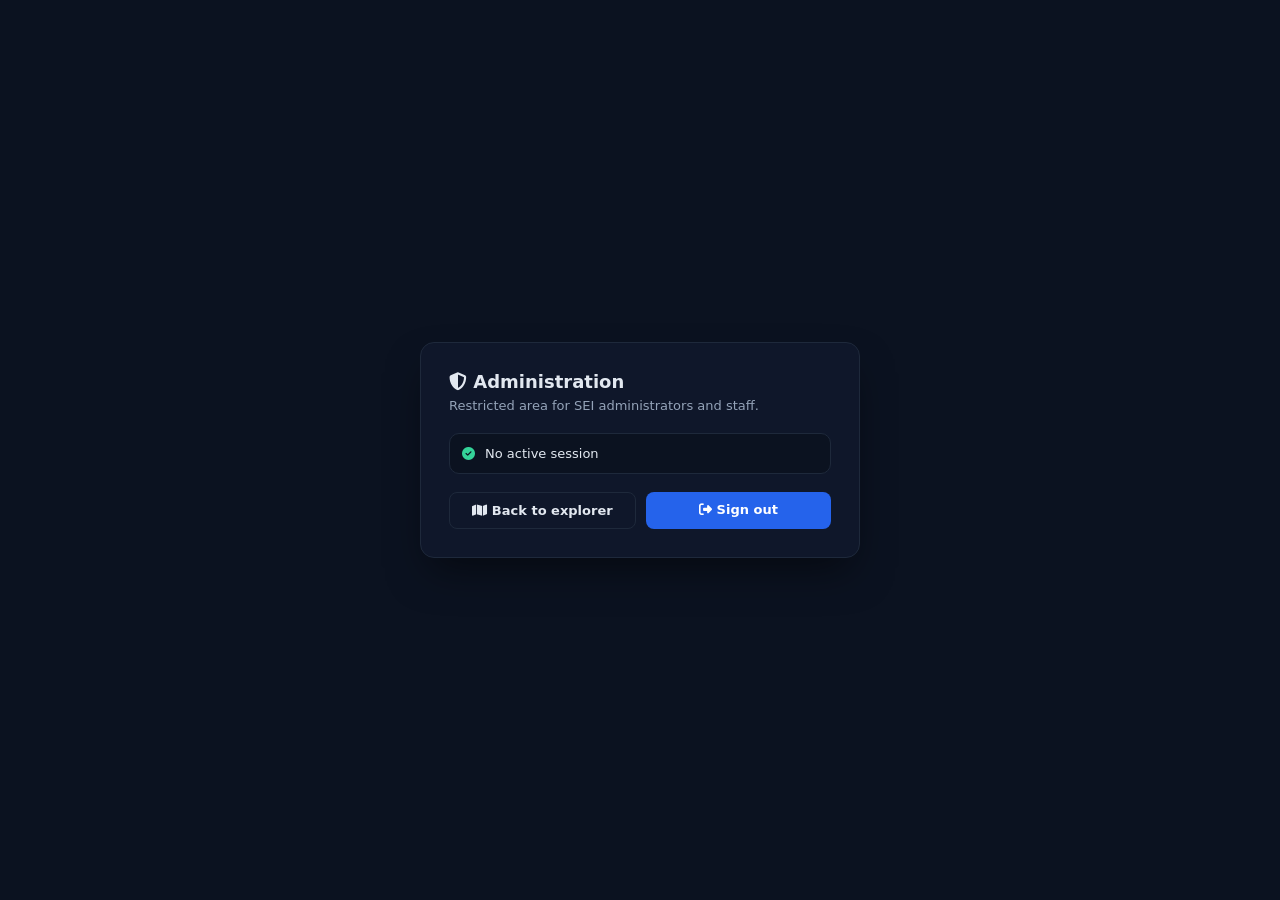
==== 2.0 docs/admin/index.html @ bf96dc0a "move the admin folder to 2.0 docs" ====
<!DOCTYPE html>
<html lang="en">
<head>
  <meta charset="UTF-8">
  <meta name="viewport" content="width=device-width, initial-scale=1.0">
  <meta name="robots" content="noindex, nofollow">
  <title>Administration · AI Climate Risk Portfolio Explorer</title>
  <link rel="stylesheet" href="https://cdnjs.cloudflare.com/ajax/libs/font-awesome/6.5.1/css/all.min.css">
  <style>
    :root { --bg:#0b1220; --card:#0f172a; --line:#1e293b; --text:#e2e8f0; --muted:#94a3b8; --accent:#2563eb; --ok:#34d399; }
    * { box-sizing: border-box; }
    body { margin:0; min-height:100vh; background:var(--bg); color:var(--text);
           font-family: system-ui, -apple-system, "Segoe UI", Roboto, sans-serif;
           display:flex; align-items:center; justify-content:center; padding:16px; }
    .card { width:100%; max-width:440px; background:var(--card); border:1px solid var(--line);
            border-radius:14px; padding:28px; box-shadow:0 20px 40px -10px rgba(0,0,0,.5); }
    h1 { font-size:18px; margin:0 0 4px; }
    p { color:var(--muted); font-size:13px; line-height:1.5; margin:0 0 18px; }
    .user { display:flex; align-items:center; gap:10px; background:#0b1220; border:1px solid var(--line);
            border-radius:10px; padding:12px; font-size:13px; margin-bottom:18px; }
    .user i { color:var(--ok); }
    .row { display:flex; gap:10px; }
    a.btn { flex:1; text-align:center; text-decoration:none; font-size:13px; font-weight:700;
            padding:10px; border-radius:8px; color:#fff; background:var(--accent); }
    a.btn.ghost { background:transparent; border:1px solid var(--line); color:var(--text); }
  </style>
</head>
<body>
  <div class="card">
    <h1><i class="fas fa-shield-halved"></i> Administration</h1>
    <p>Restricted area for SEI administrators and staff.</p>
    <div class="user"><i class="fas fa-circle-check"></i> <span id="who">Checking session…</span></div>
    <div class="row">
      <a class="btn ghost" href="/"><i class="fas fa-map"></i> Back to explorer</a>
      <a class="btn" href="/cdn-cgi/access/logout"><i class="fas fa-right-from-bracket"></i> Sign out</a>
    </div>
  </div>
  <script>
    // Cloudflare Access exposes the signed-in user's identity on this endpoint.
    fetch('/cdn-cgi/access/get-identity', { credentials: 'include' })
      .then(r => r.ok ? r.json() : Promise.reject())
      .then(id => { document.getElementById('who').textContent = 'Signed in as ' + (id.email || 'unknown'); })
      .catch(() => { document.getElementById('who').textContent = 'No active session'; });
  </script>
</body>
</html>
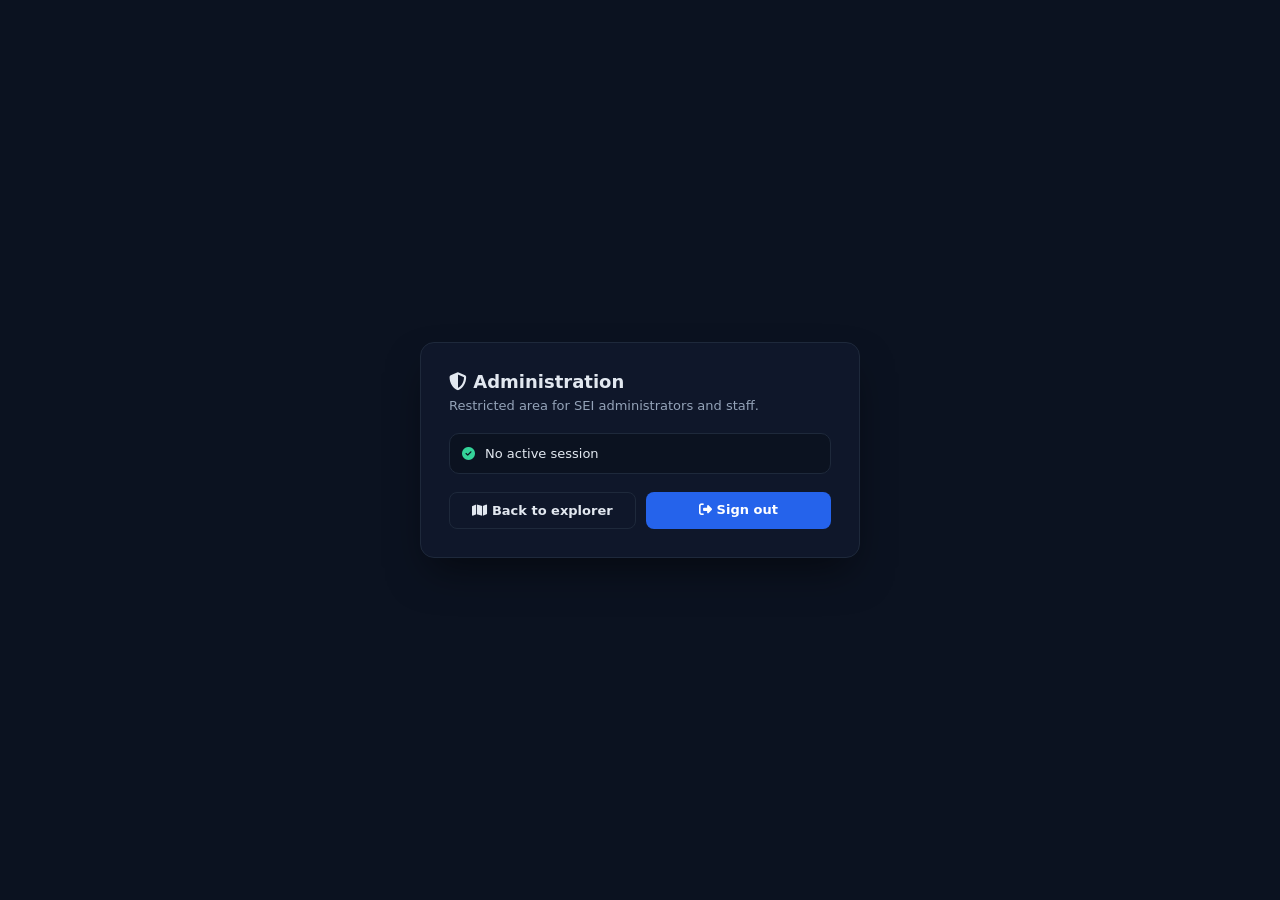
==== commit 827d5f71: "update administration and include buttom to login and sign out" ====
--- a/2.0 docs/admin/index.html
+++ b/2.0 docs/admin/index.html
@@ -5,6 +5,7 @@
   <meta name="viewport" content="width=device-width, initial-scale=1.0">
   <meta name="robots" content="noindex, nofollow">
   <title>Administration · AI Climate Risk Portfolio Explorer</title>
+  <link rel="icon" type="image/png" href="../logo-inst3.png">
   <link rel="stylesheet" href="https://cdnjs.cloudflare.com/ajax/libs/font-awesome/6.5.1/css/all.min.css">
   <style>
     :root { --bg:#0b1220; --card:#0f172a; --line:#1e293b; --text:#e2e8f0; --muted:#94a3b8; --accent:#2563eb; --ok:#34d399; }
@@ -21,26 +22,63 @@
     .user i { color:var(--ok); }
     .row { display:flex; gap:10px; }
     a.btn { flex:1; text-align:center; text-decoration:none; font-size:13px; font-weight:700;
-            padding:10px; border-radius:8px; color:#fff; background:var(--accent); }
+            padding:10px; border-radius:8px; color:#fff; background:var(--accent); cursor:pointer; }
     a.btn.ghost { background:transparent; border:1px solid var(--line); color:var(--text); }
   </style>
 </head>
 <body>
   <div class="card">
-    <h1><i class="fas fa-shield-halved"></i> Administration</h1>
-    <p>Restricted area for SEI administrators and staff.</p>
+    <h1><i class="fas fa-shield-halved"></i> <span id="t-title">Administration</span></h1>
+    <p id="t-sub">Restricted area for SEI administrators and staff.</p>
     <div class="user"><i class="fas fa-circle-check"></i> <span id="who">Checking session…</span></div>
     <div class="row">
-      <a class="btn ghost" href="/"><i class="fas fa-map"></i> Back to explorer</a>
-      <a class="btn" href="/cdn-cgi/access/logout"><i class="fas fa-right-from-bracket"></i> Sign out</a>
+      <a class="btn ghost" href="/"><i class="fas fa-map"></i> <span id="t-back">Back to explorer</span></a>
+      <a class="btn" id="signout"><i class="fas fa-right-from-bracket"></i> <span id="t-out">Sign out</span></a>
     </div>
   </div>
   <script>
-    // Cloudflare Access exposes the signed-in user's identity on this endpoint.
-    fetch('/cdn-cgi/access/get-identity', { credentials: 'include' })
-      .then(r => r.ok ? r.json() : Promise.reject())
-      .then(id => { document.getElementById('who').textContent = 'Signed in as ' + (id.email || 'unknown'); })
-      .catch(() => { document.getElementById('who').textContent = 'No active session'; });
+    // Textos en el idioma elegido en el visor (misma clave 'ace-lang')
+    var TXT = {
+      en: { title: 'Administration', sub: 'Restricted area for SEI administrators and staff.', back: 'Back to explorer', out: 'Sign out',
+            checking: 'Checking session…', signed: 'Signed in as ', none: 'No active session', redirect: 'Signed in. Returning to the explorer…' },
+      es: { title: 'Administración', sub: 'Área restringida para administradores y personal de SEI.', back: 'Volver al visor', out: 'Cerrar sesión',
+            checking: 'Verificando sesión…', signed: 'Sesión iniciada como ', none: 'Sin sesión activa', redirect: 'Sesión iniciada. Volviendo al visor…' },
+      pt: { title: 'Administração', sub: 'Área restrita para administradores e equipe do SEI.', back: 'Voltar ao visualizador', out: 'Sair',
+            checking: 'Verificando sessão…', signed: 'Conectado como ', none: 'Nenhuma sessão ativa', redirect: 'Sessão iniciada. Voltando ao visualizador…' }
+    };
+    function get(k) { try { return localStorage.getItem(k); } catch (e) { return null; } }
+    function set(k, v) { try { localStorage.setItem(k, v); } catch (e) {} }
+    function del(k) { try { localStorage.removeItem(k); } catch (e) {} }
+
+    var L = TXT[get('ace-lang')] || TXT.en;
+    document.documentElement.lang = TXT[get('ace-lang')] ? get('ace-lang') : 'en';
+    document.getElementById('t-title').textContent = L.title;
+    document.getElementById('t-sub').textContent = L.sub;
+    document.getElementById('t-back').textContent = L.back;
+    document.getElementById('t-out').textContent = L.out;
+    var who = document.getElementById('who');
+    who.textContent = L.checking;
+
+    // Cerrar sesión: borra la sesión del visor y la de Cloudflare Access
+    document.getElementById('signout').addEventListener('click', function () {
+      del('ace-admin');
+      location.href = '/cdn-cgi/access/logout';
+    });
+
+    // Cloudflare Access entrega aquí la identidad del usuario que inició sesión
+    fetch('/cdn-cgi/access/get-identity', { credentials: 'include', cache: 'no-store' })
+      .then(function (r) { return r.ok ? r.json() : Promise.reject(); })
+      .then(function (id) {
+        if (!id || !id.email) throw new Error('no email');
+        set('ace-admin', JSON.stringify({ email: id.email, ts: Date.now() }));
+        if (new URLSearchParams(location.search).get('login') === '1') {
+          who.textContent = L.redirect;
+          location.replace('/?admin=welcome'); // vuelve al visor con la ventana de bienvenida
+        } else {
+          who.textContent = L.signed + id.email;
+        }
+      })
+      .catch(function () { del('ace-admin'); who.textContent = L.none; });
   </script>
 </body>
 </html>
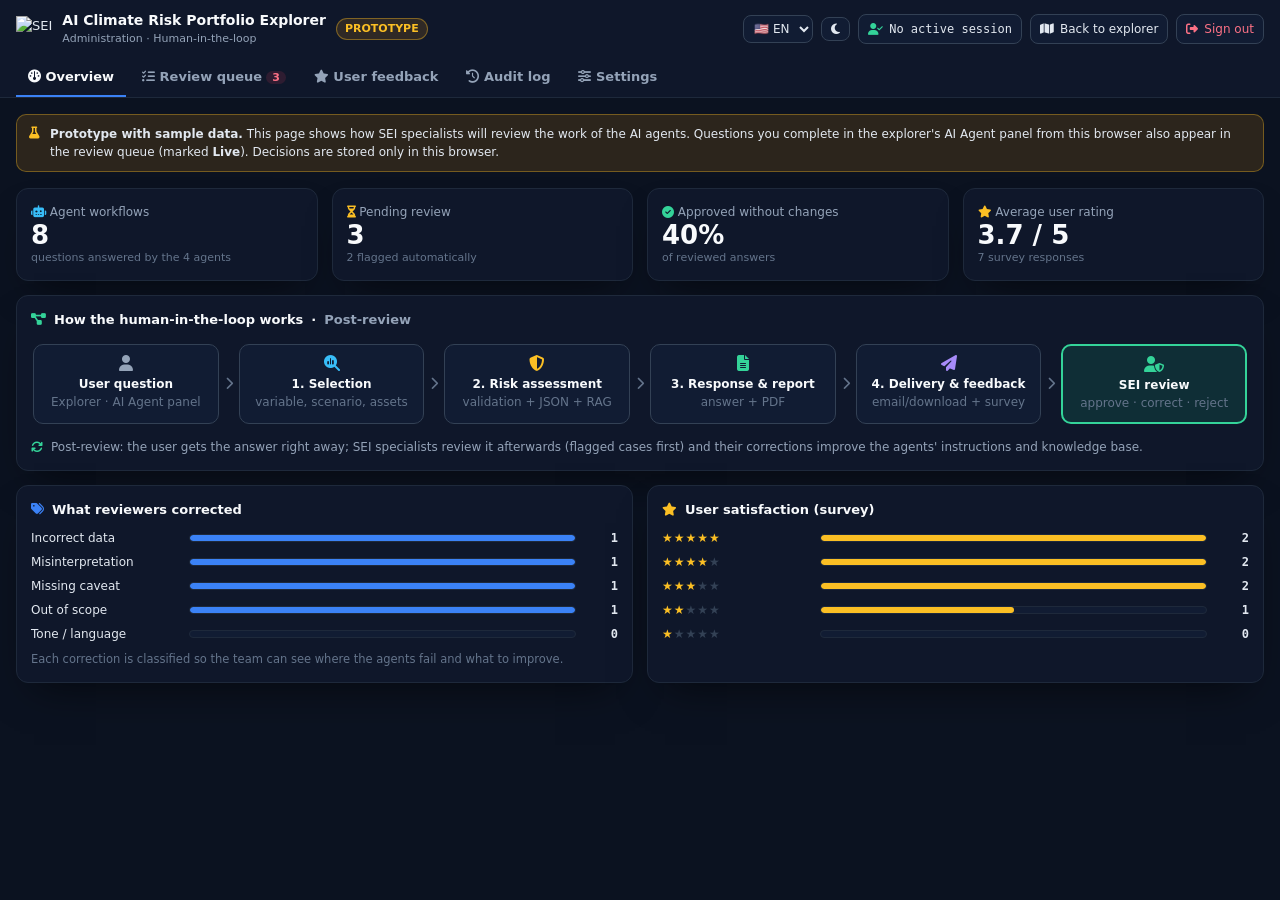
==== commit 2294863c: "update human in the loop stage and admin html" ====
--- a/2.0 docs/admin/index.html
+++ b/2.0 docs/admin/index.html
@@ -1,5 +1,5 @@
 <!DOCTYPE html>
-<html lang="en">
+<html lang="en" data-theme="dark">
 <head>
   <meta charset="UTF-8">
   <meta name="viewport" content="width=device-width, initial-scale=1.0">
@@ -8,77 +8,794 @@
   <link rel="icon" type="image/png" href="../logo-inst3.png">
   <link rel="stylesheet" href="https://cdnjs.cloudflare.com/ajax/libs/font-awesome/6.5.1/css/all.min.css">
   <style>
-    :root { --bg:#0b1220; --card:#0f172a; --line:#1e293b; --text:#e2e8f0; --muted:#94a3b8; --accent:#2563eb; --ok:#34d399; }
-    * { box-sizing: border-box; }
-    body { margin:0; min-height:100vh; background:var(--bg); color:var(--text);
-           font-family: system-ui, -apple-system, "Segoe UI", Roboto, sans-serif;
-           display:flex; align-items:center; justify-content:center; padding:16px; }
-    .card { width:100%; max-width:440px; background:var(--card); border:1px solid var(--line);
-            border-radius:14px; padding:28px; box-shadow:0 20px 40px -10px rgba(0,0,0,.5); }
-    h1 { font-size:18px; margin:0 0 4px; }
-    p { color:var(--muted); font-size:13px; line-height:1.5; margin:0 0 18px; }
-    .user { display:flex; align-items:center; gap:10px; background:#0b1220; border:1px solid var(--line);
-            border-radius:10px; padding:12px; font-size:13px; margin-bottom:18px; }
-    .user i { color:var(--ok); }
-    .row { display:flex; gap:10px; }
-    a.btn { flex:1; text-align:center; text-decoration:none; font-size:13px; font-weight:700;
-            padding:10px; border-radius:8px; color:#fff; background:var(--accent); cursor:pointer; }
-    a.btn.ghost { background:transparent; border:1px solid var(--line); color:var(--text); }
+    :root, html[data-theme="dark"] {
+      --bg:#0b1220; --panel:#0f172a; --panel2:#111c33; --line:#1e293b; --line2:#334155;
+      --text:#e2e8f0; --strong:#f8fafc; --muted:#94a3b8; --faint:#64748b;
+      --blue:#3b82f6; --blue-bg:rgba(59,130,246,.14); --green:#34d399; --green-bg:rgba(16,185,129,.14);
+      --amber:#fbbf24; --amber-bg:rgba(245,158,11,.14); --rose:#fb7185; --rose-bg:rgba(244,63,94,.14);
+      --violet:#a78bfa; --violet-bg:rgba(139,92,246,.14); --sky:#38bdf8; --sky-bg:rgba(14,165,233,.14);
+      --code:#6ee7b7; --shadow:0 20px 40px -18px rgba(0,0,0,.6);
+    }
+    html[data-theme="light"] {
+      --bg:#f1f5f9; --panel:#ffffff; --panel2:#f8fafc; --line:#e2e8f0; --line2:#cbd5e1;
+      --text:#1e293b; --strong:#0f172a; --muted:#475569; --faint:#64748b;
+      --blue:#2563eb; --blue-bg:rgba(37,99,235,.09); --green:#047857; --green-bg:rgba(4,120,87,.09);
+      --amber:#b45309; --amber-bg:rgba(180,83,9,.09); --rose:#be123c; --rose-bg:rgba(190,18,60,.08);
+      --violet:#6d28d9; --violet-bg:rgba(109,40,217,.08); --sky:#0369a1; --sky-bg:rgba(3,105,161,.08);
+      --code:#065f46; --shadow:0 16px 30px -20px rgba(15,23,42,.35);
+    }
+    * { box-sizing:border-box; }
+    body { margin:0; background:var(--bg); color:var(--text); font:13px/1.5 system-ui,-apple-system,"Segoe UI",Roboto,sans-serif; }
+    a { color:inherit; }
+    button, select, input, textarea { font:inherit; color:inherit; }
+    .mono { font-family:ui-monospace,SFMono-Regular,Menlo,Consolas,monospace; }
+    html.redirecting body > * { visibility:hidden; }
+
+    /* Encabezado */
+    header { position:sticky; top:0; z-index:20; background:var(--panel); border-bottom:1px solid var(--line); }
+    .bar { max-width:1400px; margin:0 auto; padding:10px 16px; display:flex; align-items:center; gap:12px; flex-wrap:wrap; }
+    .brand { display:flex; align-items:center; gap:10px; min-width:0; flex:1; }
+    .brand img { height:26px; }
+    .brand b { color:var(--strong); font-size:14px; white-space:nowrap; overflow:hidden; text-overflow:ellipsis; }
+    .brand small { color:var(--muted); display:block; font-size:11px; }
+    .tools { display:flex; align-items:center; gap:8px; flex-wrap:wrap; }
+    .chip { display:inline-flex; align-items:center; gap:6px; padding:5px 9px; border:1px solid var(--line2); border-radius:8px; background:var(--panel2); font-size:12px; white-space:nowrap; text-decoration:none; cursor:pointer; }
+    .chip:hover { border-color:var(--blue); }
+    .chip.user i { color:var(--green); }
+    .chip.out { color:var(--rose); }
+    select.chip { padding:5px 6px; }
+    .proto { background:var(--amber-bg); color:var(--amber); border:1px solid color-mix(in srgb, var(--amber) 40%, transparent); padding:2px 8px; border-radius:999px; font-size:11px; font-weight:700; white-space:nowrap; }
+
+    /* Pestañas */
+    nav { max-width:1400px; margin:0 auto; padding:0 16px; display:flex; gap:4px; overflow-x:auto; }
+    nav button { background:none; border:0; border-bottom:2px solid transparent; padding:9px 12px; color:var(--muted); cursor:pointer; white-space:nowrap; font-weight:600; }
+    nav button.on { color:var(--strong); border-color:var(--blue); }
+    nav .count { background:var(--rose-bg); color:var(--rose); border-radius:999px; padding:0 6px; font-size:11px; margin-left:4px; }
+
+    main { max-width:1400px; margin:0 auto; padding:16px; }
+    .notice { display:flex; gap:10px; align-items:flex-start; background:var(--amber-bg); border:1px solid color-mix(in srgb, var(--amber) 35%, transparent); color:var(--text); padding:10px 12px; border-radius:10px; margin-bottom:16px; font-size:12px; }
+    .notice i { color:var(--amber); margin-top:2px; }
+    .card { background:var(--panel); border:1px solid var(--line); border-radius:12px; padding:14px; box-shadow:var(--shadow); }
+    .card h3 { margin:0 0 10px; font-size:13px; color:var(--strong); display:flex; align-items:center; gap:8px; }
+    .grid { display:grid; gap:14px; }
+    .kpis { grid-template-columns:repeat(4, minmax(0,1fr)); }
+    .two { grid-template-columns:1fr 1fr; }
+    .kpi .v { font-size:26px; font-weight:800; color:var(--strong); line-height:1.1; }
+    .kpi .l { color:var(--muted); font-size:12px; }
+    .kpi .s { color:var(--faint); font-size:11px; }
+    .muted { color:var(--muted); } .faint { color:var(--faint); }
+    .hidden { display:none !important; }
+
+    /* Diagrama del flujo */
+    .flow { display:flex; align-items:stretch; gap:6px; overflow-x:auto; padding:4px 2px 8px; }
+    .node { flex:1 0 128px; border:1px solid var(--line2); border-radius:10px; padding:10px; background:var(--panel2); text-align:center; font-size:12px; }
+    .node i { font-size:16px; display:block; margin-bottom:4px; }
+    .node b { display:block; color:var(--strong); font-size:12px; }
+    .node.hitl { border:2px solid var(--green); background:var(--green-bg); }
+    .arrow { align-self:center; color:var(--faint); flex:0 0 auto; }
+    .loop { margin-top:6px; font-size:12px; color:var(--muted); display:flex; gap:8px; align-items:center; }
+
+    .bars .row { display:grid; grid-template-columns:150px 1fr 34px; gap:8px; align-items:center; margin:6px 0; font-size:12px; }
+    .bars .track { height:8px; background:var(--panel2); border:1px solid var(--line); border-radius:99px; overflow:hidden; }
+    .bars .fill { height:100%; background:var(--blue); border-radius:99px; }
+
+    /* Cola de revisión */
+    .queue { grid-template-columns:360px minmax(0,1fr); align-items:start; }
+    .filters { display:flex; gap:6px; flex-wrap:wrap; margin-bottom:10px; }
+    .filters button { border:1px solid var(--line2); background:var(--panel2); border-radius:999px; padding:3px 10px; cursor:pointer; font-size:12px; color:var(--muted); }
+    .filters button.on { border-color:var(--blue); color:var(--strong); background:var(--blue-bg); }
+    .list { display:flex; flex-direction:column; gap:8px; max-height:calc(100vh - 250px); overflow:auto; padding-right:2px; }
+    .item { border:1px solid var(--line); border-radius:10px; padding:10px; background:var(--panel2); cursor:pointer; text-align:left; width:100%; }
+    .item:hover { border-color:var(--line2); }
+    .item.sel { border-color:var(--blue); box-shadow:0 0 0 1px var(--blue) inset; }
+    .item .q { color:var(--strong); font-weight:600; font-size:12.5px; display:-webkit-box; -webkit-line-clamp:2; -webkit-box-orient:vertical; overflow:hidden; }
+    .item .m { color:var(--faint); font-size:11px; margin-top:4px; display:flex; gap:6px; flex-wrap:wrap; align-items:center; }
+    .badge { display:inline-flex; align-items:center; gap:4px; border-radius:999px; padding:1px 8px; font-size:11px; font-weight:700; white-space:nowrap; }
+    .b-pending { background:var(--amber-bg); color:var(--amber); }
+    .b-approved { background:var(--green-bg); color:var(--green); }
+    .b-corrected { background:var(--blue-bg); color:var(--blue); }
+    .b-rejected { background:var(--rose-bg); color:var(--rose); }
+    .b-live { background:var(--violet-bg); color:var(--violet); }
+    .b-flag { background:var(--rose-bg); color:var(--rose); }
+
+    .detail .head { display:flex; justify-content:space-between; gap:10px; align-items:flex-start; flex-wrap:wrap; margin-bottom:12px; }
+    .detail .head .q { font-size:15px; font-weight:700; color:var(--strong); }
+    .steps { display:flex; flex-direction:column; gap:10px; }
+    .step { border:1px solid var(--line); border-radius:10px; overflow:hidden; }
+    .step > .t { display:flex; align-items:center; gap:8px; padding:8px 10px; background:var(--panel2); border-bottom:1px solid var(--line); font-weight:700; color:var(--strong); font-size:12.5px; }
+    .step > .t .n { width:20px; height:20px; border-radius:6px; display:inline-flex; align-items:center; justify-content:center; font-size:11px; }
+    .step > .c { padding:10px; }
+    .s1 .n { background:var(--sky-bg); color:var(--sky); } .s2 .n { background:var(--amber-bg); color:var(--amber); }
+    .s3 .n { background:var(--green-bg); color:var(--green); } .s4 .n { background:var(--violet-bg); color:var(--violet); }
+    .kv { display:grid; grid-template-columns:repeat(auto-fill, minmax(170px,1fr)); gap:6px 14px; font-size:12px; }
+    .kv > div > span:first-child { color:var(--faint); display:block; font-size:11px; }
+    pre { margin:6px 0 0; padding:8px; background:var(--bg); border:1px solid var(--line); border-radius:8px; color:var(--code); font-size:11px; max-height:170px; overflow:auto; }
+    table { width:100%; border-collapse:collapse; font-size:12px; }
+    th { text-align:left; color:var(--faint); font-size:11px; text-transform:uppercase; letter-spacing:.03em; padding:5px 6px; border-bottom:1px solid var(--line2); }
+    td { padding:5px 6px; border-bottom:1px solid var(--line); vertical-align:top; }
+    td.num, th.num { text-align:right; font-family:ui-monospace,Menlo,Consolas,monospace; }
+    .up { color:var(--rose); } .down { color:var(--green); }
+    .answer { background:var(--panel2); border:1px solid var(--line); border-radius:8px; padding:10px; }
+    .answer.old { text-decoration:line-through; opacity:.6; }
+    .btn { display:inline-flex; align-items:center; gap:6px; border:1px solid var(--line2); background:var(--panel2); border-radius:8px; padding:6px 12px; cursor:pointer; font-weight:600; text-decoration:none; font-size:12.5px; }
+    .btn:hover { border-color:var(--blue); }
+    .btn.primary { background:var(--blue); border-color:var(--blue); color:#fff; }
+    .btn.green { background:#059669; border-color:#059669; color:#fff; }
+    .stars { color:var(--amber); letter-spacing:1px; }
+    .stars .off { color:var(--line2); }
+
+    /* Panel de revisión humana */
+    .review { margin-top:12px; border:2px solid var(--green); border-radius:12px; padding:12px; background:var(--green-bg); }
+    .review h4 { margin:0 0 8px; color:var(--strong); font-size:13px; display:flex; gap:8px; align-items:center; }
+    .decisions { display:flex; gap:8px; flex-wrap:wrap; margin-bottom:10px; }
+    .decisions label { display:flex; align-items:center; gap:6px; border:1px solid var(--line2); background:var(--panel); padding:6px 10px; border-radius:8px; cursor:pointer; font-weight:600; }
+    .decisions input { accent-color:var(--blue); }
+    .cats { display:flex; gap:6px 12px; flex-wrap:wrap; margin:6px 0 10px; font-size:12px; }
+    .cats label { display:flex; gap:5px; align-items:center; cursor:pointer; }
+    textarea, input[type=text] { width:100%; background:var(--panel); border:1px solid var(--line2); border-radius:8px; padding:7px 9px; resize:vertical; }
+    textarea:focus, input:focus, select:focus { outline:2px solid color-mix(in srgb, var(--blue) 50%, transparent); outline-offset:0; }
+    .field { margin-bottom:8px; } .field > span { display:block; font-size:11px; color:var(--muted); margin-bottom:3px; font-weight:600; }
+    .done { border:1px solid var(--line2); border-radius:10px; padding:10px; background:var(--panel2); margin-top:12px; font-size:12px; }
+
+    .modes { display:grid; grid-template-columns:1fr 1fr; gap:10px; }
+    .mode { border:1px solid var(--line2); border-radius:10px; padding:12px; cursor:pointer; background:var(--panel2); display:block; }
+    .mode.on { border:2px solid var(--blue); background:var(--blue-bg); }
+    .mode b { color:var(--strong); display:flex; gap:8px; align-items:center; }
+    .mode input { accent-color:var(--blue); }
+    .empty { text-align:center; color:var(--faint); padding:30px 10px; }
+    .toast { position:fixed; bottom:18px; left:50%; transform:translateX(-50%); background:var(--panel); border:1px solid var(--green); color:var(--text); padding:9px 14px; border-radius:10px; box-shadow:var(--shadow); z-index:50; font-size:12.5px; }
+
+    @media (max-width:1000px) { .queue, .two { grid-template-columns:1fr; } .list { max-height:none; } .kpis { grid-template-columns:repeat(2,minmax(0,1fr)); } }
+    @media (max-width:560px) { .modes { grid-template-columns:1fr; } .bars .row { grid-template-columns:110px 1fr 30px; } .brand small { display:none; } }
   </style>
+  <script>
+    // Al volver del login no se muestra la página: solo se guarda la sesión y se regresa al visor
+    if (new URLSearchParams(location.search).get('login') === '1') document.documentElement.className = 'redirecting';
+    try { if (localStorage.getItem('ace-theme') === 'light') document.documentElement.dataset.theme = 'light'; } catch (e) {}
+  </script>
 </head>
 <body>
-  <div class="card">
-    <h1><i class="fas fa-shield-halved"></i> <span id="t-title">Administration</span></h1>
-    <p id="t-sub">Restricted area for SEI administrators and staff.</p>
-    <div class="user"><i class="fas fa-circle-check"></i> <span id="who">Checking session…</span></div>
-    <div class="row">
-      <a class="btn ghost" href="/"><i class="fas fa-map"></i> <span id="t-back">Back to explorer</span></a>
-      <a class="btn" id="signout"><i class="fas fa-right-from-bracket"></i> <span id="t-out">Sign out</span></a>
+  <header>
+    <div class="bar">
+      <div class="brand">
+        <img src="../logo-inst1.png" alt="SEI">
+        <div style="min-width:0"><b>AI Climate Risk Portfolio Explorer</b><small data-t="adminTitle"></small></div>
+        <span class="proto" data-t="proto"></span>
+      </div>
+      <div class="tools">
+        <select id="lang" class="chip" aria-label="Language"><option value="en">🇺🇸 EN</option><option value="es">🇲🇽 ES</option><option value="pt">🇧🇷 PT</option></select>
+        <button id="theme" class="chip" aria-label="Theme"><i class="fa-solid fa-moon"></i></button>
+        <span class="chip user"><i class="fa-solid fa-user-check"></i> <span id="who" class="mono">…</span></span>
+        <a class="chip" href="/"><i class="fa-solid fa-map"></i> <span data-t="back"></span></a>
+        <a class="chip out" id="signout" href="#"><i class="fa-solid fa-right-from-bracket"></i> <span data-t="signout"></span></a>
+      </div>
     </div>
-  </div>
+    <nav id="tabs">
+      <button data-tab="overview" class="on"><i class="fa-solid fa-gauge"></i> <span data-t="tOverview"></span></button>
+      <button data-tab="queue"><i class="fa-solid fa-list-check"></i> <span data-t="tQueue"></span><span class="count" id="pendingCount">0</span></button>
+      <button data-tab="feedback"><i class="fa-solid fa-star"></i> <span data-t="tFeedback"></span></button>
+      <button data-tab="audit"><i class="fa-solid fa-clock-rotate-left"></i> <span data-t="tAudit"></span></button>
+      <button data-tab="settings"><i class="fa-solid fa-sliders"></i> <span data-t="tSettings"></span></button>
+    </nav>
+  </header>
+
+  <main>
+    <div class="notice"><i class="fa-solid fa-flask"></i><div data-t="notice"></div></div>
+
+    <!-- RESUMEN -->
+    <section id="v-overview" class="grid" style="gap:14px">
+      <div class="grid kpis" id="kpis"></div>
+      <div class="card">
+        <h3><i class="fa-solid fa-diagram-project" style="color:var(--green)"></i> <span data-t="howTitle"></span> · <span id="modeName" class="muted" style="font-weight:600"></span></h3>
+        <div class="flow" id="flow"></div>
+        <div class="loop"><i class="fa-solid fa-arrows-rotate" style="color:var(--green)"></i><span id="flowNote"></span></div>
+      </div>
+      <div class="grid two">
+        <div class="card bars"><h3><i class="fa-solid fa-tags" style="color:var(--blue)"></i> <span data-t="catsTitle"></span></h3><div id="catBars"></div><p class="faint" style="margin:8px 0 0;font-size:11.5px" data-t="catsHelp"></p></div>
+        <div class="card bars"><h3><i class="fa-solid fa-star" style="color:var(--amber)"></i> <span data-t="ratingTitle"></span></h3><div id="ratingBars"></div></div>
+      </div>
+    </section>
+
+    <!-- COLA DE REVISIÓN -->
+    <section id="v-queue" class="hidden">
+      <div class="grid queue">
+        <div class="card">
+          <div class="filters" id="filters"></div>
+          <div class="list" id="list"></div>
+        </div>
+        <div class="card detail" id="detail"></div>
+      </div>
+    </section>
+
+    <!-- OPINIONES -->
+    <section id="v-feedback" class="hidden grid" style="gap:14px">
+      <div class="grid kpis" id="fbKpis"></div>
+      <div class="card"><h3><i class="fa-solid fa-comments" style="color:var(--violet)"></i> <span data-t="fbTitle"></span></h3><div style="overflow-x:auto"><table id="fbTable"></table></div></div>
+    </section>
+
+    <!-- REGISTRO -->
+    <section id="v-audit" class="hidden">
+      <div class="card"><h3><i class="fa-solid fa-clock-rotate-left" style="color:var(--sky)"></i> <span data-t="auditTitle"></span></h3><p class="muted" style="margin:0 0 10px" data-t="auditHelp"></p><div style="overflow-x:auto"><table id="auditTable"></table></div></div>
+    </section>
+
+    <!-- AJUSTES -->
+    <section id="v-settings" class="hidden grid" style="gap:14px">
+      <div class="card">
+        <h3><i class="fa-solid fa-user-shield" style="color:var(--green)"></i> <span data-t="modeTitle"></span></h3>
+        <div class="modes" id="modes"></div>
+      </div>
+      <div class="grid two">
+        <div class="card">
+          <h3><i class="fa-solid fa-users" style="color:var(--blue)"></i> <span data-t="revTitle"></span></h3>
+          <table><tbody id="reviewers"></tbody></table>
+          <p class="faint" style="margin:10px 0 0;font-size:11.5px" data-t="revHelp"></p>
+        </div>
+        <div class="card">
+          <h3><i class="fa-solid fa-shield-halved" style="color:var(--violet)"></i> <span data-t="privTitle"></span></h3>
+          <p class="muted" style="margin:0 0 12px" data-t="privText"></p>
+          <button class="btn" id="reset"><i class="fa-solid fa-rotate-left"></i> <span data-t="reset"></span></button>
+        </div>
+      </div>
+    </section>
+  </main>
+
   <script>
-    // Textos en el idioma elegido en el visor (misma clave 'ace-lang')
-    var TXT = {
-      en: { title: 'Administration', sub: 'Restricted area for SEI administrators and staff.', back: 'Back to explorer', out: 'Sign out',
-            checking: 'Checking session…', signed: 'Signed in as ', none: 'No active session', redirect: 'Signed in. Returning to the explorer…' },
-      es: { title: 'Administración', sub: 'Área restringida para administradores y personal de SEI.', back: 'Volver al visor', out: 'Cerrar sesión',
-            checking: 'Verificando sesión…', signed: 'Sesión iniciada como ', none: 'Sin sesión activa', redirect: 'Sesión iniciada. Volviendo al visor…' },
-      pt: { title: 'Administração', sub: 'Área restrita para administradores e equipe do SEI.', back: 'Voltar ao visualizador', out: 'Sair',
-            checking: 'Verificando sessão…', signed: 'Conectado como ', none: 'Nenhuma sessão ativa', redirect: 'Sessão iniciada. Voltando ao visualizador…' }
+  // =======================================================================
+  // ADMINISTRACIÓN Y HUMAN-IN-THE-LOOP · PROTOTIPO
+  // Datos de ejemplo + consultas reales hechas en el visor de este navegador
+  // ('ace-hitl-runs'). Las decisiones se guardan solo en este navegador.
+  // =======================================================================
+  var T = {
+    en: {
+      adminTitle:'Administration · Human-in-the-loop', proto:'PROTOTYPE', back:'Back to explorer', signout:'Sign out',
+      tOverview:'Overview', tQueue:'Review queue', tFeedback:'User feedback', tAudit:'Audit log', tSettings:'Settings',
+      notice:'<b>Prototype with sample data.</b> This page shows how SEI specialists will review the work of the AI agents. Questions you complete in the explorer\'s AI Agent panel from this browser also appear in the review queue (marked <b>Live</b>). Decisions are stored only in this browser.',
+      kQueries:'Agent workflows', kQueriesS:'questions answered by the 4 agents', kPending:'Pending review', kPendingS:'{n} flagged automatically',
+      kApproval:'Approved without changes', kApprovalS:'of reviewed answers', kRating:'Average user rating', kRatingS:'{n} survey responses',
+      howTitle:'How the human-in-the-loop works', mPost:'Post-review', mPre:'Pre-approval',
+      nUser:'User question', nUserS:'Explorer · AI Agent panel', n1:'1. Selection', n1s:'variable, scenario, assets', n2:'2. Risk assessment', n2s:'validation + JSON + RAG',
+      n3:'3. Response & report', n3s:'answer + PDF', n4:'4. Delivery & feedback', n4s:'email/download + survey', nH:'SEI review', nHs:'approve · correct · reject',
+      notePost:'Post-review: the user gets the answer right away; SEI specialists review it afterwards (flagged cases first) and their corrections improve the agents\' instructions and knowledge base.',
+      notePre:'Pre-approval: answers wait in the queue and are delivered only after an SEI specialist approves or corrects them.',
+      catsTitle:'What reviewers corrected', catsHelp:'Each correction is classified so the team can see where the agents fail and what to improve.',
+      ratingTitle:'User satisfaction (survey)',
+      c_data:'Incorrect data', c_interp:'Misinterpretation', c_caveat:'Missing caveat', c_scope:'Out of scope', c_lang:'Tone / language',
+      fAll:'All', fPending:'Pending', fFlagged:'Flagged', fReviewed:'Reviewed', emptyList:'No items in this filter.', pickItem:'Select an item to review it.',
+      s_pending:'Pending review', s_pendingPre:'Awaiting approval · not delivered', s_approved:'Approved', s_corrected:'Corrected', s_rejected:'Rejected', live:'Live',
+      fl_rating:'Low rating', fl_useful:'Not useful', fl_outside:'Outside coverage',
+      qid:'Query ID', date:'Date', lang:'Language', user:'User', userAnon:'Pseudonymised',
+      a1:'Climate Selection and Analysis Agent', a2:'Risk Assessment Agent', a3:'Response and Reporting Agent', a4:'Delivery and Feedback Agent',
+      variable:'Variable', scenario:'Scenario', horizons:'Horizons', assets:'Assets', warming:'Global warming',
+      validated:'Assets validated', outside:'Outside data coverage', worsening:'Assets with increasing risk', consistency:'Consistency with query panel', ok:'OK',
+      payload:'Machine-readable payload sent to the RAG and LLM', rag:'Context retrieved from the knowledge base (simulated)',
+      rag1:'CIE v2 indicator documentation', rag2:'IPCC AR6 WGI, Chapter 11: weather and climate extremes', rag3:'Portfolio climate-risk screening guidelines',
+      answer:'Answer generated by the LLM', ranking:'Ranking of locations', asset:'Asset', preview:'Preview PDF report',
+      channel:'Delivery', ch_email:'Email', ch_download:'Download', ch_none:'Not delivered yet', survey:'Survey', useful:'Useful', yes:'Yes', no:'No', comment:'Comment', noSurvey:'The user did not answer the survey.',
+      revTitleH:'SEI specialist review', decision:'Decision', d_approve:'Approve', d_approvePre:'Approve and deliver', d_correct:'Correct', d_reject:'Reject',
+      cats:'What was wrong?', corrected:'Corrected answer (sent to the user and used to improve the agents)', note:'Reviewer note', notePh:'Why? This note is saved in the audit log.',
+      save:'Save review', needCat:'Select at least one category.', needNote:'Please add a short note.', saved:'Review saved and recorded in the audit log.',
+      reviewedBy:'Reviewed by {u} · {d}', original:'Original answer', fbTitle:'Survey responses',
+      fbAvg:'Average rating', fbUseful:'Found it useful', fbResp:'Responses', fbLow:'Low ratings (1–2)', fbNone:'No survey responses yet.', query:'Question', rating:'Rating',
+      auditTitle:'Audit log', auditHelp:'Every review decision is recorded with the reviewer\'s SEI account (from Cloudflare Access) and the time.',
+      when:'When', reviewer:'Reviewer', action:'Action', item:'Question', auditEmpty:'No review decisions yet.',
+      modeTitle:'Review mode', modePostT:'Post-review (current)', modePostD:'Users receive answers immediately. SEI reviews afterwards, starting with flagged cases (low rating, "not useful", assets outside data coverage).',
+      modePreT:'Pre-approval (next phase)', modePreD:'Answers are held in the queue and delivered only after an SEI specialist approves or corrects them. More rigorous, but users wait.',
+      revTitle:'Reviewers', revYou:'you', revRole:'SEI reviewer', revHelp:'Access is limited to @sei.org accounts by Cloudflare Access. A smaller reviewer group can be defined there without changing code.',
+      privTitle:'Data and privacy', privText:'Users are pseudonymised and delivery emails are masked. In the production version, data will be stored in SEI\'s Cloudflare account with a retention period. In this prototype everything stays in this browser.',
+      reset:'Reset demo data', resetOk:'Demo data restored.', modeSaved:'Review mode updated.',
+      rTitle:'Climate risk summary report', rStamp:'SEI human review', rPending:'Pending SEI review', rQuestion:'Question', rAnswer:'Answer', rData:'Data used', rSource:'Source', rPrint:'Save as PDF / Print',
+      rNote:'Produced by a demonstration of the AI agent workflow. Values are changes relative to the CIE reference period at ~55 km resolution and describe climate hazard, not financial losses.',
+      noSession:'No active session', redirect:'Signed in. Returning to the explorer…'
+    },
+    es: {
+      adminTitle:'Administración · Human-in-the-loop', proto:'PROTOTIPO', back:'Volver al visor', signout:'Cerrar sesión',
+      tOverview:'Resumen', tQueue:'Cola de revisión', tFeedback:'Opiniones de usuarios', tAudit:'Registro', tSettings:'Ajustes',
+      notice:'<b>Prototipo con datos de ejemplo.</b> Esta página muestra cómo los especialistas de SEI revisarán el trabajo de los agentes de IA. Las preguntas que complete en el panel de agentes del visor desde este navegador también aparecen en la cola (marcadas <b>En vivo</b>). Las decisiones se guardan solo en este navegador.',
+      kQueries:'Flujos de agentes', kQueriesS:'preguntas respondidas por los 4 agentes', kPending:'Pendientes de revisión', kPendingS:'{n} marcadas automáticamente',
+      kApproval:'Aprobadas sin cambios', kApprovalS:'de las respuestas revisadas', kRating:'Calificación promedio', kRatingS:'{n} respuestas a la encuesta',
+      howTitle:'Cómo funciona el human-in-the-loop', mPost:'Revisión posterior', mPre:'Aprobación previa',
+      nUser:'Pregunta del usuario', nUserS:'Visor · panel de agentes', n1:'1. Selección', n1s:'variable, escenario, activos', n2:'2. Evaluación de riesgo', n2s:'validación + JSON + RAG',
+      n3:'3. Respuesta y reporte', n3s:'respuesta + PDF', n4:'4. Entrega y opinión', n4s:'correo/descarga + encuesta', nH:'Revisión SEI', nHs:'aprobar · corregir · rechazar',
+      notePost:'Revisión posterior: el usuario recibe la respuesta de inmediato; los especialistas de SEI la revisan después (primero los casos marcados) y sus correcciones mejoran las instrucciones y la base de conocimiento de los agentes.',
+      notePre:'Aprobación previa: las respuestas esperan en la cola y solo se entregan cuando un especialista de SEI las aprueba o corrige.',
+      catsTitle:'Qué corrigieron los revisores', catsHelp:'Cada corrección se clasifica para que el equipo vea en qué fallan los agentes y qué mejorar.',
+      ratingTitle:'Satisfacción de los usuarios (encuesta)',
+      c_data:'Dato incorrecto', c_interp:'Mala interpretación', c_caveat:'Falta una advertencia', c_scope:'Fuera de alcance', c_lang:'Tono / idioma',
+      fAll:'Todas', fPending:'Pendientes', fFlagged:'Marcadas', fReviewed:'Revisadas', emptyList:'No hay elementos en este filtro.', pickItem:'Seleccione un elemento para revisarlo.',
+      s_pending:'Pendiente', s_pendingPre:'Esperando aprobación · no entregada', s_approved:'Aprobada', s_corrected:'Corregida', s_rejected:'Rechazada', live:'En vivo',
+      fl_rating:'Calificación baja', fl_useful:'No fue útil', fl_outside:'Fuera de cobertura',
+      qid:'ID de consulta', date:'Fecha', lang:'Idioma', user:'Usuario', userAnon:'Seudonimizado',
+      a1:'Agente de selección y análisis climático', a2:'Agente de evaluación de riesgo', a3:'Agente de respuesta y reportes', a4:'Agente de entrega y retroalimentación',
+      variable:'Variable', scenario:'Escenario', horizons:'Horizontes', assets:'Activos', warming:'Calentamiento global',
+      validated:'Activos validados', outside:'Fuera de la cobertura de datos', worsening:'Activos con riesgo creciente', consistency:'Coherencia con el panel de consulta', ok:'OK',
+      payload:'Datos legibles por máquina enviados al RAG y al LLM', rag:'Contexto recuperado de la base de conocimiento (simulado)',
+      rag1:'Documentación de indicadores de CIE v2', rag2:'IPCC AR6 GTI, capítulo 11: extremos meteorológicos y climáticos', rag3:'Guías de tamizaje de riesgo climático de portafolios',
+      answer:'Respuesta generada por el LLM', ranking:'Ranking de ubicaciones', asset:'Activo', preview:'Ver reporte PDF',
+      channel:'Entrega', ch_email:'Correo', ch_download:'Descarga', ch_none:'Aún no entregada', survey:'Encuesta', useful:'Útil', yes:'Sí', no:'No', comment:'Comentario', noSurvey:'El usuario no respondió la encuesta.',
+      revTitleH:'Revisión del especialista de SEI', decision:'Decisión', d_approve:'Aprobar', d_approvePre:'Aprobar y entregar', d_correct:'Corregir', d_reject:'Rechazar',
+      cats:'¿Qué estuvo mal?', corrected:'Respuesta corregida (se envía al usuario y sirve para mejorar los agentes)', note:'Nota del revisor', notePh:'¿Por qué? Esta nota queda en el registro.',
+      save:'Guardar revisión', needCat:'Seleccione al menos una categoría.', needNote:'Agregue una nota breve.', saved:'Revisión guardada y registrada.',
+      reviewedBy:'Revisada por {u} · {d}', original:'Respuesta original', fbTitle:'Respuestas a la encuesta',
+      fbAvg:'Calificación promedio', fbUseful:'Les fue útil', fbResp:'Respuestas', fbLow:'Calificaciones bajas (1–2)', fbNone:'Aún no hay respuestas a la encuesta.', query:'Pregunta', rating:'Calificación',
+      auditTitle:'Registro de auditoría', auditHelp:'Cada decisión de revisión queda registrada con la cuenta de SEI del revisor (de Cloudflare Access) y la hora.',
+      when:'Cuándo', reviewer:'Revisor', action:'Acción', item:'Pregunta', auditEmpty:'Aún no hay decisiones de revisión.',
+      modeTitle:'Modo de revisión', modePostT:'Revisión posterior (actual)', modePostD:'Los usuarios reciben la respuesta de inmediato. SEI revisa después, empezando por los casos marcados (calificación baja, "no fue útil", activos fuera de la cobertura de datos).',
+      modePreT:'Aprobación previa (siguiente fase)', modePreD:'Las respuestas quedan en la cola y solo se entregan cuando un especialista de SEI las aprueba o corrige. Más riguroso, pero el usuario espera.',
+      revTitle:'Revisores', revYou:'usted', revRole:'Revisor SEI', revHelp:'Cloudflare Access limita el acceso a cuentas @sei.org. Ahí mismo se puede definir un grupo más pequeño de revisores sin cambiar código.',
+      privTitle:'Datos y privacidad', privText:'Los usuarios se seudonimizan y los correos de entrega se enmascaran. En la versión de producción los datos se guardarán en la cuenta de Cloudflare de SEI con un plazo de conservación. En este prototipo todo queda en este navegador.',
+      reset:'Restablecer datos de ejemplo', resetOk:'Datos de ejemplo restablecidos.', modeSaved:'Modo de revisión actualizado.',
+      rTitle:'Reporte resumen de riesgo climático', rStamp:'Revisión humana de SEI', rPending:'Pendiente de revisión de SEI', rQuestion:'Pregunta', rAnswer:'Respuesta', rData:'Datos usados', rSource:'Fuente', rPrint:'Guardar como PDF / Imprimir',
+      rNote:'Generado por una demostración del flujo de agentes de IA. Los valores son cambios frente al periodo de referencia de CIE a ~55 km de resolución y describen la amenaza climática, no pérdidas financieras.',
+      noSession:'Sin sesión activa', redirect:'Sesión iniciada. Volviendo al visor…'
+    },
+    pt: {
+      adminTitle:'Administração · Human-in-the-loop', proto:'PROTÓTIPO', back:'Voltar ao visualizador', signout:'Sair',
+      tOverview:'Resumo', tQueue:'Fila de revisão', tFeedback:'Opiniões dos usuários', tAudit:'Registro', tSettings:'Configurações',
+      notice:'<b>Protótipo com dados de exemplo.</b> Esta página mostra como os especialistas do SEI revisarão o trabalho dos agentes de IA. As perguntas concluídas no painel de agentes do visualizador neste navegador também aparecem na fila (marcadas <b>Ao vivo</b>). As decisões ficam salvas apenas neste navegador.',
+      kQueries:'Fluxos de agentes', kQueriesS:'perguntas respondidas pelos 4 agentes', kPending:'Pendentes de revisão', kPendingS:'{n} sinalizadas automaticamente',
+      kApproval:'Aprovadas sem alterações', kApprovalS:'das respostas revisadas', kRating:'Nota média', kRatingS:'{n} respostas à pesquisa',
+      howTitle:'Como funciona o human-in-the-loop', mPost:'Revisão posterior', mPre:'Aprovação prévia',
+      nUser:'Pergunta do usuário', nUserS:'Visualizador · painel de agentes', n1:'1. Seleção', n1s:'variável, cenário, ativos', n2:'2. Avaliação de risco', n2s:'validação + JSON + RAG',
+      n3:'3. Resposta e relatório', n3s:'resposta + PDF', n4:'4. Entrega e opinião', n4s:'e-mail/download + pesquisa', nH:'Revisão SEI', nHs:'aprovar · corrigir · rejeitar',
+      notePost:'Revisão posterior: o usuário recebe a resposta na hora; os especialistas do SEI a revisam depois (primeiro os casos sinalizados) e suas correções melhoram as instruções e a base de conhecimento dos agentes.',
+      notePre:'Aprovação prévia: as respostas aguardam na fila e só são entregues depois que um especialista do SEI as aprova ou corrige.',
+      catsTitle:'O que os revisores corrigiram', catsHelp:'Cada correção é classificada para que a equipe veja onde os agentes falham e o que melhorar.',
+      ratingTitle:'Satisfação dos usuários (pesquisa)',
+      c_data:'Dado incorreto', c_interp:'Interpretação errada', c_caveat:'Falta uma ressalva', c_scope:'Fora do escopo', c_lang:'Tom / idioma',
+      fAll:'Todas', fPending:'Pendentes', fFlagged:'Sinalizadas', fReviewed:'Revisadas', emptyList:'Não há itens neste filtro.', pickItem:'Selecione um item para revisá-lo.',
+      s_pending:'Pendente', s_pendingPre:'Aguardando aprovação · não entregue', s_approved:'Aprovada', s_corrected:'Corrigida', s_rejected:'Rejeitada', live:'Ao vivo',
+      fl_rating:'Nota baixa', fl_useful:'Não foi útil', fl_outside:'Fora da cobertura',
+      qid:'ID da consulta', date:'Data', lang:'Idioma', user:'Usuário', userAnon:'Pseudonimizado',
+      a1:'Agente de seleção e análise climática', a2:'Agente de avaliação de risco', a3:'Agente de resposta e relatórios', a4:'Agente de entrega e feedback',
+      variable:'Variável', scenario:'Cenário', horizons:'Horizontes', assets:'Ativos', warming:'Aquecimento global',
+      validated:'Ativos validados', outside:'Fora da cobertura de dados', worsening:'Ativos com risco crescente', consistency:'Coerência com o painel de consulta', ok:'OK',
+      payload:'Dados legíveis por máquina enviados ao RAG e ao LLM', rag:'Contexto recuperado da base de conhecimento (simulado)',
+      rag1:'Documentação dos indicadores do CIE v2', rag2:'IPCC AR6 GT I, capítulo 11: extremos meteorológicos e climáticos', rag3:'Diretrizes de triagem de risco climático de portfólios',
+      answer:'Resposta gerada pelo LLM', ranking:'Ranking de localidades', asset:'Ativo', preview:'Ver relatório PDF',
+      channel:'Entrega', ch_email:'E-mail', ch_download:'Download', ch_none:'Ainda não entregue', survey:'Pesquisa', useful:'Útil', yes:'Sim', no:'Não', comment:'Comentário', noSurvey:'O usuário não respondeu à pesquisa.',
+      revTitleH:'Revisão do especialista do SEI', decision:'Decisão', d_approve:'Aprovar', d_approvePre:'Aprovar e entregar', d_correct:'Corrigir', d_reject:'Rejeitar',
+      cats:'O que estava errado?', corrected:'Resposta corrigida (enviada ao usuário e usada para melhorar os agentes)', note:'Nota do revisor', notePh:'Por quê? Esta nota fica no registro.',
+      save:'Salvar revisão', needCat:'Selecione pelo menos uma categoria.', needNote:'Adicione uma nota breve.', saved:'Revisão salva e registrada.',
+      reviewedBy:'Revisada por {u} · {d}', original:'Resposta original', fbTitle:'Respostas à pesquisa',
+      fbAvg:'Nota média', fbUseful:'Acharam útil', fbResp:'Respostas', fbLow:'Notas baixas (1–2)', fbNone:'Ainda não há respostas à pesquisa.', query:'Pergunta', rating:'Nota',
+      auditTitle:'Registro de auditoria', auditHelp:'Cada decisão de revisão fica registrada com a conta SEI do revisor (do Cloudflare Access) e o horário.',
+      when:'Quando', reviewer:'Revisor', action:'Ação', item:'Pergunta', auditEmpty:'Ainda não há decisões de revisão.',
+      modeTitle:'Modo de revisão', modePostT:'Revisão posterior (atual)', modePostD:'Os usuários recebem a resposta na hora. O SEI revisa depois, começando pelos casos sinalizados (nota baixa, "não foi útil", ativos fora da cobertura de dados).',
+      modePreT:'Aprovação prévia (próxima fase)', modePreD:'As respostas ficam na fila e só são entregues depois que um especialista do SEI as aprova ou corrige. Mais rigoroso, mas o usuário espera.',
+      revTitle:'Revisores', revYou:'você', revRole:'Revisor SEI', revHelp:'O Cloudflare Access limita o acesso a contas @sei.org. Ali mesmo é possível definir um grupo menor de revisores sem alterar o código.',
+      privTitle:'Dados e privacidade', privText:'Os usuários são pseudonimizados e os e-mails de entrega são mascarados. Na versão de produção, os dados ficarão na conta Cloudflare do SEI com prazo de retenção. Neste protótipo tudo fica neste navegador.',
+      reset:'Restaurar dados de exemplo', resetOk:'Dados de exemplo restaurados.', modeSaved:'Modo de revisão atualizado.',
+      rTitle:'Relatório resumo de risco climático', rStamp:'Revisão humana do SEI', rPending:'Pendente de revisão do SEI', rQuestion:'Pergunta', rAnswer:'Resposta', rData:'Dados usados', rSource:'Fonte', rPrint:'Salvar como PDF / Imprimir',
+      rNote:'Gerado por uma demonstração do fluxo de agentes de IA. Os valores são mudanças em relação ao período de referência do CIE a ~55 km de resolução e descrevem a ameaça climática, não perdas financeiras.',
+      noSession:'Nenhuma sessão ativa', redirect:'Sessão iniciada. Voltando ao visualizador…'
+    }
+  };
+  var LOCALE = { en:'en-GB', es:'es-CO', pt:'pt-BR' };
+  var CATS = ['c_data', 'c_interp', 'c_caveat', 'c_scope', 'c_lang'];
+
+  function get(k) { try { return localStorage.getItem(k); } catch (e) { return null; } }
+  function set(k, v) { try { localStorage.setItem(k, v); } catch (e) {} }
+  function del(k) { try { localStorage.removeItem(k); } catch (e) {} }
+  function esc(s) { return String(s == null ? '' : s).replace(/[&<>"']/g, function (c) { return { '&':'&amp;', '<':'&lt;', '>':'&gt;', '"':'&quot;', "'":'&#39;' }[c]; }); }
+  /** Deja solo <b> del HTML generado por los agentes */
+  function safeAnswer(h) { return String(h || '').replace(/<(?!\/?b>)[^>]*>/g, ''); }
+  function plain(h) { var d = document.createElement('div'); d.innerHTML = safeAnswer(h); return d.textContent.replace(/\s+/g, ' ').trim(); }
+
+  var lang = T[get('ace-lang')] ? get('ace-lang') : 'en';
+  function tr(k, v) { var s = (T[lang] && T[lang][k]) || T.en[k] || k; if (v) Object.keys(v).forEach(function (x) { s = s.split('{' + x + '}').join(v[x]); }); return s; }
+  var USER = null;
+
+  // ---------------- Datos de ejemplo (valores coherentes con CIE v2, Colombia) ----------------
+  /** Fecha relativa a ahora: d días y h horas atrás (siempre en el pasado) */
+  function daysAgo(d, h) { return new Date(Date.now() - ((d * 24) + (h || 0)) * 3600e3 - 7 * 60e3).toISOString(); }
+  function R(name, vA, vB, tier) { return { name: name, vA: vA, vB: vB, diff: +(vB - vA).toFixed(3), tier: tier }; }
+  function sampleData() {
+    return [
+      { id:'q-demo-01', ts:daysAgo(0, 1), lang:'es', origin:'sample', status:'pending', user:'U-7F3A',
+        query:'¿Qué planta enfrenta el mayor aumento de días de calor peligroso para 2050?', variable:'HI-danger', varName:'Días de calor peligroso', unit:'días/año', worse:'high',
+        scenario:'RCP 4.5', warming:[1.4, 1.9], horizons:['2030', '2050'],
+        ranking:[R('Tolú',12.4,31.7,'High'),R('Cartagena',10.9,28.3,'High'),R('Nare',6.2,18.5,'Medium'),R('Rioclaro',5.1,15.9,'Medium'),R('Yumbo',2.3,7.8,'Low'),R('Cairo',1.4,4.6,'Low'),R('Sogamoso',0.1,0.6,'Low')],
+        answerHTML:'Bajo RCP 4.5, <b>Tolú</b> enfrenta el mayor riesgo de días de calor peligroso para 2050: +31,7 días/año frente al periodo de referencia (2030: +12,4). El riesgo crece más rápido entre 2030 y 2050 en <b>Tolú</b> (+19,3). La menor exposición en 2050 está en <b>Sogamoso</b> (+0,6). Priorice protocolos de estrés térmico para los trabajadores en los sitios más expuestos.',
+        delivery:{ channel:'email', to:'a***@example.org' }, survey:{ rating:2, useful:false, comment:'Esperaba ver datos por mes, no solo anuales.' } },
+      { id:'q-demo-02', ts:daysAgo(0, 3), lang:'en', origin:'sample', status:'pending', user:'U-21C9',
+        query:'Which location will have the highest risk of consecutive dry days in 2030 and 2050?', variable:'consecutive_dry_days', varName:'Consecutive dry days', unit:'days', worse:'high',
+        scenario:'RCP 4.5', warming:[1.4, 1.9], horizons:['2030', '2050'],
+        ranking:[R('Tolú',4.1,6.8,'High'),R('Cartagena',3.6,6.1,'High'),R('Sogamoso',2.2,3.9,'Medium'),R('Nare',1.5,2.8,'Medium'),R('Rioclaro',1.3,2.4,'Low'),R('Cairo',0.9,1.7,'Low'),R('Yumbo',0.6,1.2,'Low')],
+        answerHTML:'Under RCP 4.5, <b>Tolú</b> faces the highest risk for consecutive dry days by 2050: +6.8 days relative to the reference period (2030: +4.1). <b>Tolú</b> is also the most exposed location in 2030. The lowest exposure in 2050 is at <b>Yumbo</b> (+1.2). Prioritise a site-level water-availability assessment and contingency plans for dry seasons at the most exposed sites.',
+        delivery:{ channel:'download' }, survey:{ rating:4, useful:true, comment:'' } },
+      { id:'q-demo-03', ts:daysAgo(1, 2), lang:'en', origin:'sample', status:'pending', user:'U-88B0', outside:1,
+        query:'Which of our sites are most exposed to drought by 2050?', variable:'spei_gamma_12', varName:'Drought index (SPEI-12)', unit:'index', worse:'low',
+        scenario:'RCP 8.5', warming:[1.5, 2.3], horizons:['2030', '2050'],
+        ranking:[R('Cartagena',-0.21,-0.48,'High'),R('Tolú',-0.18,-0.44,'High'),R('Sogamoso',-0.12,-0.31,'Medium'),R('Nare',-0.08,-0.22,'Medium'),R('Rioclaro',-0.06,-0.19,'Low'),R('Cairo',-0.03,-0.11,'Low')],
+        answerHTML:'Under RCP 8.5, <b>Cartagena</b> faces the highest risk for drought by 2050: −0.48 relative to the reference period (2030: −0.21). For this variable, lower values mean more risk. One asset is outside the data coverage and was excluded. Prioritise a site-level water-availability assessment at the most exposed sites.',
+        delivery:{ channel:'email', to:'m***@example.org' }, survey:{ rating:4, useful:true, comment:'Please explain what SPEI means.' } },
+      { id:'q-demo-04', ts:daysAgo(2, 11), lang:'pt', origin:'sample', status:'corrected', user:'U-4D12',
+        query:'Quais ativos estão mais expostos a chuvas extremas de 5 dias até 2050?', variable:'rx5day', varName:'Chuva extrema em 5 dias', unit:'%', worse:'high',
+        scenario:'RCP 4.5', warming:[1.4, 1.9], horizons:['2030', '2050'],
+        ranking:[R('Yumbo',4.8,9.6,'High'),R('Cairo',4.1,8.7,'High'),R('Rioclaro',3.2,7.1,'Medium'),R('Nare',3.0,6.4,'Medium'),R('Sogamoso',2.4,5.2,'Low'),R('Cartagena',1.1,2.9,'Low'),R('Tolú',0.9,2.5,'Low')],
+        answerHTML:'No RCP 4.5, <b>Yumbo</b> enfrenta o maior risco de chuva extrema em 5 dias até 2050: +9,6% em relação ao período de referência (2030: +4,8%). A menor exposição em 2050 está em <b>Tolú</b> (+2,5%). Priorize a revisão da drenagem e das rotas de acesso nos locais mais expostos.',
+        delivery:{ channel:'email', to:'r***@example.org' }, survey:{ rating:3, useful:true, comment:'' },
+        review:{ by:'reviewer', at:daysAgo(1, 9), decision:'corrected', cats:['c_caveat'], note:'Added caveat: ~55 km resolution does not capture local flash floods.',
+          corrected:'No RCP 4.5, Yumbo enfrenta o maior risco de chuva extrema em 5 dias até 2050: +9,6% em relação ao período de referência (2030: +4,8%). A menor exposição em 2050 está em Tolú (+2,5%). Atenção: a resolução de ~55 km não captura inundações repentinas locais; para decisões por local, combine com estudos hidrológicos. Priorize a revisão da drenagem e das rotas de acesso nos locais mais expostos.' } },
+      { id:'q-demo-05', ts:daysAgo(3, 16), lang:'en', origin:'sample', status:'rejected', user:'U-0A77',
+        query:'Should we sell our assets in Tolú because of water stress?', variable:'wsi', varName:'Water stress index', unit:'index', worse:'high',
+        scenario:'RCP 4.5', warming:[1.4, 1.9], horizons:['2030', '2050'],
+        ranking:[R('Tolú',0.21,0.34,'High'),R('Cartagena',0.18,0.30,'High'),R('Sogamoso',0.12,0.19,'Medium'),R('Nare',0.08,0.13,'Medium'),R('Yumbo',0.07,0.11,'Low')],
+        answerHTML:'Under RCP 4.5, <b>Tolú</b> faces the highest water stress by 2050 (+0.34). Divesting from Tolú would reduce the portfolio\'s exposure to water stress.',
+        delivery:{ channel:'download' }, survey:null,
+        review:{ by:'reviewer', at:daysAgo(2, 10), decision:'rejected', cats:['c_scope', 'c_interp'], note:'The tool screens climate hazard; it must not give investment or divestment advice. Agent instructions updated.', corrected:'' } },
+      { id:'q-demo-06', ts:daysAgo(4, 10), lang:'en', origin:'sample', status:'approved', user:'U-5E40',
+        query:'Compare labour productivity loss in Nare and Yumbo.', variable:'labour-productivity-loss', varName:'Labour productivity loss', unit:'%', worse:'high',
+        scenario:'RCP 4.5', warming:[1.4, 1.9], horizons:['2030', '2050'],
+        ranking:[R('Nare',1.25,3.74,'High'),R('Tolú',1.05,2.96,'High'),R('Rioclaro',0.857,2.35,'Medium'),R('Cartagena',0.749,1.95,'Medium'),R('Cairo',0.412,0.916,'Low'),R('Yumbo',0.36,0.82,'Low'),R('Sogamoso',0.308,0.719,'Low')],
+        answerHTML:'Under RCP 4.5, <b>Nare</b> faces the highest risk for labour productivity loss by 2050: +3.74% relative to the reference period (2030: +1.25%). <b>Yumbo</b> shows a much lower loss (2050: +0.82%). Risk grows fastest between 2030 and 2050 at <b>Nare</b> (+2.49). Prioritise heat-stress protocols for workers (shifts, shade, hydration) at the most exposed sites.',
+        delivery:{ channel:'email', to:'j***@example.org' }, survey:{ rating:5, useful:true, comment:'Clear and useful for our ESG committee.' },
+        review:{ by:'reviewer', at:daysAgo(3, 12), decision:'approved', cats:[], note:'Values match the query panel.', corrected:'' } },
+      { id:'q-demo-07', ts:daysAgo(5, 14), lang:'es', origin:'sample', status:'approved', user:'U-9B61',
+        query:'¿Cuánto aumentará la temperatura media en Cartagena y Tolú?', variable:'tasAdjust', varName:'Temperatura media', unit:'°C', worse:'high',
+        scenario:'RCP 4.5', warming:[1.4, 1.9], horizons:['2030', '2050'],
+        ranking:[R('Tolú',0.62,1.08,'High'),R('Cartagena',0.58,1.01,'High'),R('Nare',0.55,0.97,'Medium'),R('Sogamoso',0.49,0.88,'Low')],
+        answerHTML:'Bajo RCP 4.5, <b>Tolú</b> tendrá el mayor aumento de temperatura media para 2050: +1,08 °C frente al periodo de referencia (2030: +0,62 °C). <b>Cartagena</b> sigue de cerca (+1,01 °C). Priorice protocolos de estrés térmico y necesidades de enfriamiento en los sitios más expuestos.',
+        delivery:{ channel:'download' }, survey:{ rating:5, useful:true, comment:'' },
+        review:{ by:'reviewer', at:daysAgo(4, 9), decision:'approved', cats:[], note:'', corrected:'' } },
+      { id:'q-demo-08', ts:daysAgo(6, 12), lang:'pt', origin:'sample', status:'corrected', user:'U-3C28',
+        query:'Qual local terá mais risco de incêndio em 2050?', variable:'fwixd', varName:'Dias de perigo de incêndio', unit:'dias', worse:'high',
+        scenario:'RCP 8.5', warming:[1.5, 2.3], horizons:['2030', '2050'],
+        ranking:[R('Sogamoso',3.1,7.4,'High'),R('Tolú',2.6,6.2,'High'),R('Cartagena',2.2,5.5,'Medium'),R('Nare',1.0,2.7,'Low')],
+        answerHTML:'No RCP 8.5, <b>Sogamoso</b> enfrenta o maior risco de incêndio até 2050: +7,4 dias (2030: +3,1). Priorize medidas de prevenção de incêndios ao redor dos locais mais expostos.',
+        delivery:{ channel:'email', to:'c***@example.org' }, survey:{ rating:3, useful:true, comment:'' },
+        review:{ by:'reviewer', at:daysAgo(5, 15), decision:'corrected', cats:['c_data'], note:'2050 value for Sogamoso copied from RCP 4.5 run; corrected to RCP 8.5 value.', corrected:'No RCP 8.5, Sogamoso enfrenta o maior risco de incêndio até 2050: +8,1 dias (2030: +3,1). Priorize medidas de prevenção de incêndios ao redor dos locais mais expostos.' } }
+    ];
+  }
+
+  // ---------------- Estado (en este navegador) ----------------
+  var ADMIN_KEY = 'ace-hitl-admin';
+  var S = loadState();
+  var view = 'overview', filter = 'all', selected = null;
+
+  function loadState() {
+    var s = null;
+    try { s = JSON.parse(get(ADMIN_KEY) || 'null'); } catch (e) {}
+    if (!s || !Array.isArray(s.items)) s = { mode:'post', items:sampleData(), audit:sampleAudit() };
+    return s;
+  }
+  function sampleAudit() {
+    return sampleData().filter(function (x) { return x.review; }).map(function (x) {
+      return { at:x.review.at, by:'reviewer', action:x.review.decision, id:x.id, query:x.query, note:x.review.note };
+    });
+  }
+  function saveState() { set(ADMIN_KEY, JSON.stringify(S)); }
+
+  /** Suma las consultas reales hechas en el visor de este navegador */
+  function mergeLive() {
+    var live = [];
+    try { live = JSON.parse(get('ace-hitl-runs') || '[]'); } catch (e) {}
+    live.forEach(function (r) {
+      if (!r || !r.id || !r.answerHTML) return;
+      var cur = S.items.find(function (x) { return x.id === r.id; });
+      if (!cur) {
+        var it = JSON.parse(JSON.stringify(r)); it.origin = 'live'; it.status = 'pending'; it.user = 'U-' + r.id.slice(-4).toUpperCase();
+        it.outside = (r.payload && r.payload.assets ? r.payload.assets.filter(function (a) { var v = Object.keys(a).filter(function (k) { return /^\d{4}$/.test(k); }); return v.every(function (k) { return a[k] == null; }); }).length : 0);
+        S.items.unshift(it);
+      } else if (cur.origin === 'live') {
+        cur.delivery = r.delivery || cur.delivery; cur.survey = r.survey || cur.survey; cur.ranking = r.ranking || cur.ranking;
+      }
+    });
+    S.items.sort(function (a, b) { return a.ts < b.ts ? 1 : -1; });
+  }
+
+  function reviewerName(by) { return by === 'reviewer' ? (USER || 'reviewer@sei.org') : by; }
+  function flags(it) {
+    var f = [];
+    if (it.survey && it.survey.rating && it.survey.rating <= 2) f.push('fl_rating');
+    if (it.survey && it.survey.useful === false) f.push('fl_useful');
+    if (it.outside) f.push('fl_outside');
+    return f;
+  }
+  function isPending(it) { return it.status === 'pending'; }
+  function fmtDate(iso, withTime) {
+    var d = new Date(iso);
+    return d.toLocaleDateString(LOCALE[lang], { day:'2-digit', month:'short', year:'numeric' }) + (withTime ? ' · ' + d.toLocaleTimeString(LOCALE[lang], { hour:'2-digit', minute:'2-digit' }) : '');
+  }
+  function fmtNum(v) { if (v == null || isNaN(v)) return '—'; var a = Math.abs(v); return (+v).toLocaleString(LOCALE[lang], { maximumFractionDigits: a >= 10 ? 1 : a >= 1 ? 2 : 3 }); }
+  function signed(v) { return v == null ? '—' : (v > 0 ? '+' : '') + fmtNum(v); }
+  function stars(n) { var s = ''; for (var i = 1; i <= 5; i++) s += i <= n ? '★' : '<span class="off">★</span>'; return '<span class="stars">' + s + '</span>'; }
+  function statusBadge(it) {
+    var k = it.status === 'pending' && S.mode === 'pre' ? 's_pendingPre' : 's_' + it.status;
+    var icon = { pending:'fa-hourglass-half', approved:'fa-circle-check', corrected:'fa-pen', rejected:'fa-ban' }[it.status];
+    return '<span class="badge b-' + it.status + '"><i class="fa-solid ' + icon + '"></i> ' + tr(k) + '</span>';
+  }
+  function toast(msg) { document.querySelectorAll('.toast').forEach(function (x) { x.remove(); }); var el = document.createElement('div'); el.className = 'toast'; el.innerHTML = '<i class="fa-solid fa-circle-check" style="color:var(--green)"></i> ' + msg; document.body.appendChild(el); setTimeout(function () { el.remove(); }, 3200); }
+
+  // ---------------- Textos estáticos ----------------
+  function applyStatic() {
+    document.documentElement.lang = lang;
+    document.querySelectorAll('[data-t]').forEach(function (el) { el.innerHTML = tr(el.dataset.t); });
+    document.getElementById('lang').value = lang;
+    var th = document.getElementById('theme');
+    th.innerHTML = '<i class="fa-solid ' + (document.documentElement.dataset.theme === 'light' ? 'fa-sun' : 'fa-moon') + '"></i>';
+  }
+
+  // ---------------- Resumen ----------------
+  function renderOverview() {
+    var items = S.items, reviewed = items.filter(function (x) { return !isPending(x); });
+    var pend = items.filter(isPending), flagged = pend.filter(function (x) { return flags(x).length; });
+    var approved = reviewed.filter(function (x) { return x.status === 'approved'; }).length;
+    var surveys = items.filter(function (x) { return x.survey && x.survey.rating; });
+    var avg = surveys.length ? surveys.reduce(function (s, x) { return s + x.survey.rating; }, 0) / surveys.length : 0;
+    var k = [
+      ['fa-robot', 'var(--sky)', items.length, tr('kQueries'), tr('kQueriesS')],
+      ['fa-hourglass-half', 'var(--amber)', pend.length, tr('kPending'), tr('kPendingS', { n: flagged.length })],
+      ['fa-circle-check', 'var(--green)', reviewed.length ? Math.round(approved / reviewed.length * 100) + '%' : '—', tr('kApproval'), tr('kApprovalS')],
+      ['fa-star', 'var(--amber)', surveys.length ? avg.toLocaleString(LOCALE[lang], { maximumFractionDigits:1 }) + ' / 5' : '—', tr('kRating'), tr('kRatingS', { n: surveys.length })]
+    ];
+    document.getElementById('kpis').innerHTML = k.map(function (c) {
+      return '<div class="card kpi"><div class="l"><i class="fa-solid ' + c[0] + '" style="color:' + c[1] + '"></i> ' + c[3] + '</div><div class="v">' + c[2] + '</div><div class="s">' + c[4] + '</div></div>';
+    }).join('');
+
+    document.getElementById('modeName').textContent = tr(S.mode === 'pre' ? 'mPre' : 'mPost');
+    var node = function (icon, color, t1, t2, extra) { return '<div class="node ' + (extra || '') + '"><i class="fa-solid ' + icon + '" style="color:' + color + '"></i><b>' + tr(t1) + '</b><span class="faint">' + tr(t2) + '</span></div>'; };
+    var arrow = '<i class="fa-solid fa-chevron-right arrow"></i>';
+    var nodes = [node('fa-user', 'var(--muted)', 'nUser', 'nUserS'), node('fa-magnifying-glass-chart', 'var(--sky)', 'n1', 'n1s'), node('fa-shield-halved', 'var(--amber)', 'n2', 'n2s'), node('fa-file-lines', 'var(--green)', 'n3', 'n3s')];
+    var hitl = node('fa-user-shield', 'var(--green)', 'nH', 'nHs', 'hitl'), n4 = node('fa-paper-plane', 'var(--violet)', 'n4', 'n4s');
+    nodes = S.mode === 'pre' ? nodes.concat([hitl, n4]) : nodes.concat([n4, hitl]);
+    document.getElementById('flow').innerHTML = nodes.join(arrow);
+    document.getElementById('flowNote').textContent = tr(S.mode === 'pre' ? 'notePre' : 'notePost');
+
+    var counts = {}; CATS.forEach(function (c) { counts[c] = 0; });
+    items.forEach(function (x) { (x.review && x.review.cats || []).forEach(function (c) { counts[c] = (counts[c] || 0) + 1; }); });
+    var max = Math.max.apply(null, CATS.map(function (c) { return counts[c]; }).concat([1]));
+    document.getElementById('catBars').innerHTML = CATS.map(function (c) {
+      return '<div class="row"><span>' + tr(c) + '</span><div class="track"><div class="fill" style="width:' + (counts[c] / max * 100) + '%"></div></div><b class="mono" style="text-align:right">' + counts[c] + '</b></div>';
+    }).join('');
+    var dist = [5, 4, 3, 2, 1].map(function (n) { return surveys.filter(function (x) { return x.survey.rating === n; }).length; });
+    var dmax = Math.max.apply(null, dist.concat([1]));
+    document.getElementById('ratingBars').innerHTML = [5, 4, 3, 2, 1].map(function (n, i) {
+      return '<div class="row"><span>' + stars(n) + '</span><div class="track"><div class="fill" style="width:' + (dist[i] / dmax * 100) + '%;background:var(--amber)"></div></div><b class="mono" style="text-align:right">' + dist[i] + '</b></div>';
+    }).join('');
+    document.getElementById('pendingCount').textContent = pend.length;
+  }
+
+  // ---------------- Cola de revisión ----------------
+  function filtered() {
+    return S.items.filter(function (x) {
+      if (filter === 'pending') return isPending(x);
+      if (filter === 'flagged') return flags(x).length > 0;
+      if (filter === 'reviewed') return !isPending(x);
+      return true;
+    }).sort(function (a, b) {
+      // pendientes y marcadas primero
+      var pa = (isPending(a) ? 2 : 0) + (flags(a).length ? 1 : 0), pb = (isPending(b) ? 2 : 0) + (flags(b).length ? 1 : 0);
+      return pb - pa || (a.ts < b.ts ? 1 : -1);
+    });
+  }
+  function renderQueue() {
+    document.getElementById('filters').innerHTML = ['all', 'pending', 'flagged', 'reviewed'].map(function (f) {
+      var n = f === 'all' ? S.items.length : f === 'pending' ? S.items.filter(isPending).length : f === 'flagged' ? S.items.filter(function (x) { return flags(x).length; }).length : S.items.filter(function (x) { return !isPending(x); }).length;
+      return '<button data-f="' + f + '" class="' + (filter === f ? 'on' : '') + '">' + tr('f' + f.charAt(0).toUpperCase() + f.slice(1)) + ' · ' + n + '</button>';
+    }).join('');
+    var list = filtered();
+    if (!selected || !S.items.some(function (x) { return x.id === selected; })) selected = list.length ? list[0].id : null;
+    document.getElementById('list').innerHTML = list.length ? list.map(function (it) {
+      return '<button class="item' + (it.id === selected ? ' sel' : '') + '" data-id="' + esc(it.id) + '">' +
+        '<div class="q">' + esc(it.query) + '</div>' +
+        '<div class="m">' + statusBadge(it) + (it.origin === 'live' ? '<span class="badge b-live"><i class="fa-solid fa-bolt"></i> ' + tr('live') + '</span>' : '') +
+        flags(it).map(function (f) { return '<span class="badge b-flag"><i class="fa-solid fa-flag"></i> ' + tr(f) + '</span>'; }).join('') + '</div>' +
+        '<div class="m"><span>' + esc(it.varName || it.variable) + '</span>·<span>' + fmtDate(it.ts) + '</span>·<span class="mono">' + esc((it.lang || 'en').toUpperCase()) + '</span></div></button>';
+    }).join('') : '<div class="empty">' + tr('emptyList') + '</div>';
+    renderDetail();
+  }
+
+  function renderDetail() {
+    var box = document.getElementById('detail');
+    var it = S.items.find(function (x) { return x.id === selected; });
+    if (!it) { box.innerHTML = '<div class="empty"><i class="fa-solid fa-hand-pointer"></i><br>' + tr('pickItem') + '</div>'; return; }
+    var rk = it.ranking || [];
+    var worse = it.worse || 'high';
+    var worsening = rk.filter(function (a) { return a.diff != null && (worse === 'high' ? a.diff > 0 : a.diff < 0); }).length;
+    var payload = it.payload || {
+      query_id: it.id, intent: 'rank_assets_by_hazard', language: it.lang,
+      variable: { code: it.variable, unit: it.unit, higher_is_worse: worse === 'high' },
+      scenario: { rcp: it.scenario, global_warming_c: it.warming }, horizons: it.horizons,
+      assets: rk.map(function (a) { var o = { name: a.name }; o[it.horizons[0]] = a.vA; o[it.horizons[1]] = a.vB; o.delta = a.diff; return o; })
     };
-    function get(k) { try { return localStorage.getItem(k); } catch (e) { return null; } }
-    function set(k, v) { try { localStorage.setItem(k, v); } catch (e) {} }
-    function del(k) { try { localStorage.removeItem(k); } catch (e) {} }
-
-    var L = TXT[get('ace-lang')] || TXT.en;
-    document.documentElement.lang = TXT[get('ace-lang')] ? get('ace-lang') : 'en';
-    document.getElementById('t-title').textContent = L.title;
-    document.getElementById('t-sub').textContent = L.sub;
-    document.getElementById('t-back').textContent = L.back;
-    document.getElementById('t-out').textContent = L.out;
-    var who = document.getElementById('who');
-    who.textContent = L.checking;
-
-    // Cerrar sesión: borra la sesión del visor y la de Cloudflare Access
-    document.getElementById('signout').addEventListener('click', function () {
+    var h = '';
+    h += '<div class="head"><div><div class="faint" style="font-size:11px">' + tr('qid') + ' <span class="mono">' + esc(it.id) + '</span> · ' + fmtDate(it.ts, true) + ' · ' + tr('user') + ': <span class="mono">' + esc(it.user || '—') + '</span> (' + tr('userAnon') + ')</div>' +
+      '<div class="q">“' + esc(it.query) + '”</div></div><div class="m" style="display:flex;gap:6px;flex-wrap:wrap">' + statusBadge(it) +
+      (it.origin === 'live' ? '<span class="badge b-live"><i class="fa-solid fa-bolt"></i> ' + tr('live') + '</span>' : '') +
+      flags(it).map(function (f) { return '<span class="badge b-flag"><i class="fa-solid fa-flag"></i> ' + tr(f) + '</span>'; }).join('') + '</div></div>';
+
+    h += '<div class="steps">';
+    // Agente 1
+    h += '<div class="step s1"><div class="t"><span class="n">1</span><i class="fa-solid fa-magnifying-glass-chart" style="color:var(--sky)"></i> ' + tr('a1') + '</div><div class="c"><div class="kv">' +
+      '<div><span>' + tr('variable') + '</span>' + esc(it.varName || it.variable) + (it.unit ? ' (' + esc(it.unit) + ')' : '') + '</div>' +
+      '<div><span>' + tr('scenario') + '</span>' + esc(it.scenario) + '</div>' +
+      '<div><span>' + tr('warming') + '</span>' + (it.warming ? '+' + it.warming[0] + ' °C / +' + it.warming[1] + ' °C' : '—') + '</div>' +
+      '<div><span>' + tr('horizons') + '</span>' + esc((it.horizons || []).join(' · ')) + '</div>' +
+      '<div><span>' + tr('assets') + '</span>' + (rk.length + (it.outside || 0)) + '</div></div></div></div>';
+    // Agente 2
+    h += '<div class="step s2"><div class="t"><span class="n">2</span><i class="fa-solid fa-shield-halved" style="color:var(--amber)"></i> ' + tr('a2') + '</div><div class="c"><div class="kv">' +
+      '<div><span>' + tr('validated') + '</span><b style="color:var(--green)">' + rk.length + '</b></div>' +
+      '<div><span>' + tr('outside') + '</span><b style="color:' + (it.outside ? 'var(--rose)' : 'var(--text)') + '">' + (it.outside || 0) + '</b></div>' +
+      '<div><span>' + tr('worsening') + '</span><b style="color:var(--amber)">' + worsening + ' / ' + rk.length + '</b></div>' +
+      '<div><span>' + tr('consistency') + '</span><b style="color:var(--green)">' + tr('ok') + '</b></div></div>' +
+      '<details style="margin-top:8px"><summary class="muted" style="cursor:pointer;font-size:12px"><i class="fa-solid fa-code" style="color:var(--amber)"></i> ' + tr('payload') + '</summary><pre class="mono">' + esc(JSON.stringify(payload, null, 2)) + '</pre></details>' +
+      '<details style="margin-top:6px"><summary class="muted" style="cursor:pointer;font-size:12px"><i class="fa-solid fa-book" style="color:var(--amber)"></i> ' + tr('rag') + '</summary><table style="margin-top:6px"><tbody>' +
+      [['rag1', '0.92'], ['rag2', '0.87'], ['rag3', '0.81']].map(function (r) { return '<tr><td>' + tr(r[0]) + '</td><td class="num" style="color:var(--blue)">sim. ' + r[1] + '</td></tr>'; }).join('') + '</tbody></table></details></div></div>';
+    // Agente 3
+    var corrected = it.review && it.review.decision === 'corrected' && it.review.corrected;
+    h += '<div class="step s3"><div class="t"><span class="n">3</span><i class="fa-solid fa-file-lines" style="color:var(--green)"></i> ' + tr('a3') + '</div><div class="c">' +
+      (corrected ? '<div class="faint" style="font-size:11px;margin-bottom:4px">' + tr('original') + '</div><div class="answer old">' + safeAnswer(it.answerHTML) + '</div>' +
+        '<div class="faint" style="font-size:11px;margin:8px 0 4px">' + tr('s_corrected') + '</div><div class="answer" style="border-color:var(--blue)">' + esc(it.review.corrected) + '</div>'
+        : '<div class="faint" style="font-size:11px;margin-bottom:4px">' + tr('answer') + '</div><div class="answer">' + safeAnswer(it.answerHTML) + '</div>') +
+      '<div style="overflow-x:auto;margin-top:10px"><table><thead><tr><th>#</th><th>' + tr('asset') + '</th><th class="num">' + esc(it.horizons[0]) + '</th><th class="num">' + esc(it.horizons[1]) + '</th><th class="num">Δ</th></tr></thead><tbody>' +
+      rk.slice(0, 7).map(function (a, i) { var bad = a.diff != null && (worse === 'high' ? a.diff > 0 : a.diff < 0); return '<tr><td class="faint">' + (i + 1) + '</td><td>' + esc(a.name) + '</td><td class="num">' + fmtNum(a.vA) + '</td><td class="num" style="color:var(--amber)">' + fmtNum(a.vB) + '</td><td class="num ' + (bad ? 'up' : 'down') + '">' + signed(a.diff) + '</td></tr>'; }).join('') +
+      '</tbody></table></div><div style="margin-top:10px"><button class="btn" data-report="' + esc(it.id) + '"><i class="fa-solid fa-file-pdf" style="color:var(--rose)"></i> ' + tr('preview') + '</button></div></div></div>';
+    // Agente 4
+    var dv = it.delivery, sv = it.survey;
+    h += '<div class="step s4"><div class="t"><span class="n">4</span><i class="fa-solid fa-paper-plane" style="color:var(--violet)"></i> ' + tr('a4') + '</div><div class="c"><div class="kv">' +
+      '<div><span>' + tr('channel') + '</span>' + (dv ? (dv.channel === 'email' ? '<i class="fa-solid fa-envelope" style="color:var(--violet)"></i> ' + tr('ch_email') + (dv.to ? ' · <span class="mono">' + esc(dv.to) + '</span>' : '') : '<i class="fa-solid fa-download" style="color:var(--violet)"></i> ' + tr('ch_download')) : tr('ch_none')) + '</div>' +
+      (sv && sv.rating ? '<div><span>' + tr('survey') + '</span>' + stars(sv.rating) + ' ' + sv.rating + '/5</div><div><span>' + tr('useful') + '</span>' + (sv.useful == null ? '—' : sv.useful ? tr('yes') : '<b style="color:var(--rose)">' + tr('no') + '</b>') + '</div>' : '<div><span>' + tr('survey') + '</span><span class="faint">' + tr('noSurvey') + '</span></div>') +
+      '</div>' + (sv && sv.comment ? '<div class="answer" style="margin-top:8px"><i class="fa-solid fa-quote-left faint"></i> ' + esc(sv.comment) + '</div>' : '') + '</div></div>';
+    h += '</div>';
+
+    // Revisión humana
+    if (isPending(it)) {
+      h += '<div class="review"><h4><i class="fa-solid fa-user-shield" style="color:var(--green)"></i> ' + tr('revTitleH') + ' · <span class="mono" style="font-weight:600">' + esc(USER || '') + '</span></h4>' +
+        '<div class="decisions">' +
+        '<label><input type="radio" name="dec" value="approved" checked> <i class="fa-solid fa-circle-check" style="color:var(--green)"></i> ' + tr(S.mode === 'pre' ? 'd_approvePre' : 'd_approve') + '</label>' +
+        '<label><input type="radio" name="dec" value="corrected"> <i class="fa-solid fa-pen" style="color:var(--blue)"></i> ' + tr('d_correct') + '</label>' +
+        '<label><input type="radio" name="dec" value="rejected"> <i class="fa-solid fa-ban" style="color:var(--rose)"></i> ' + tr('d_reject') + '</label></div>' +
+        '<div id="catBox" class="hidden"><div class="field"><span>' + tr('cats') + '</span><div class="cats">' + CATS.map(function (c) { return '<label><input type="checkbox" value="' + c + '"> ' + tr(c) + '</label>'; }).join('') + '</div></div></div>' +
+        '<div id="corrBox" class="hidden field"><span>' + tr('corrected') + '</span><textarea id="corrText" rows="4">' + esc(plain(it.answerHTML)) + '</textarea></div>' +
+        '<div class="field"><span>' + tr('note') + '</span><textarea id="noteText" rows="2" placeholder="' + esc(tr('notePh')) + '"></textarea></div>' +
+        '<button class="btn green" id="saveReview"><i class="fa-solid fa-floppy-disk"></i> ' + tr('save') + '</button></div>';
+    } else if (it.review) {
+      var rv = it.review;
+      h += '<div class="done"><div style="display:flex;gap:8px;align-items:center;flex-wrap:wrap">' + statusBadge(it) + '<span class="muted">' + tr('reviewedBy', { u: '<span class="mono">' + esc(reviewerName(rv.by)) + '</span>', d: fmtDate(rv.at, true) }) + '</span></div>' +
+        ((rv.cats || []).length ? '<div style="margin-top:6px">' + rv.cats.map(function (c) { return '<span class="badge b-corrected" style="margin-right:4px">' + tr(c) + '</span>'; }).join('') + '</div>' : '') +
+        (rv.note ? '<div style="margin-top:6px"><i class="fa-solid fa-note-sticky faint"></i> ' + esc(rv.note) + '</div>' : '') + '</div>';
+    }
+    box.innerHTML = h;
+  }
+
+  function saveReview() {
+    var it = S.items.find(function (x) { return x.id === selected; });
+    if (!it) return;
+    var dec = (document.querySelector('input[name=dec]:checked') || {}).value || 'approved';
+    var cats = [].slice.call(document.querySelectorAll('#catBox input:checked')).map(function (x) { return x.value; });
+    var note = document.getElementById('noteText').value.trim();
+    var corr = dec === 'corrected' ? document.getElementById('corrText').value.trim() : '';
+    if (dec !== 'approved' && !cats.length) { toast(tr('needCat')); return; }
+    if (dec !== 'approved' && !note) { toast(tr('needNote')); return; }
+    var at = new Date().toISOString();
+    it.status = dec;
+    it.review = { by: USER || 'reviewer@sei.org', at: at, decision: dec, cats: dec === 'approved' ? [] : cats, note: note, corrected: corr };
+    S.audit.unshift({ at: at, by: USER || 'reviewer@sei.org', action: dec, id: it.id, query: it.query, note: note });
+    saveState();
+    toast(tr('saved'));
+    renderAll();
+  }
+
+  // ---------------- Opiniones ----------------
+  function renderFeedback() {
+    var sv = S.items.filter(function (x) { return x.survey && x.survey.rating; });
+    var avg = sv.length ? sv.reduce(function (s, x) { return s + x.survey.rating; }, 0) / sv.length : 0;
+    var useful = sv.filter(function (x) { return x.survey.useful === true; }).length;
+    var low = sv.filter(function (x) { return x.survey.rating <= 2; }).length;
+    var k = [['fa-star', 'var(--amber)', sv.length ? avg.toLocaleString(LOCALE[lang], { maximumFractionDigits:1 }) + ' / 5' : '—', tr('fbAvg')],
+             ['fa-thumbs-up', 'var(--green)', sv.length ? Math.round(useful / sv.length * 100) + '%' : '—', tr('fbUseful')],
+             ['fa-comments', 'var(--violet)', sv.length, tr('fbResp')], ['fa-flag', 'var(--rose)', low, tr('fbLow')]];
+    document.getElementById('fbKpis').innerHTML = k.map(function (c) { return '<div class="card kpi"><div class="l"><i class="fa-solid ' + c[0] + '" style="color:' + c[1] + '"></i> ' + c[3] + '</div><div class="v">' + c[2] + '</div></div>'; }).join('');
+    document.getElementById('fbTable').innerHTML = sv.length ? '<thead><tr><th>' + tr('date') + '</th><th>' + tr('query') + '</th><th>' + tr('rating') + '</th><th>' + tr('useful') + '</th><th>' + tr('comment') + '</th></tr></thead><tbody>' +
+      sv.map(function (x) { return '<tr><td style="white-space:nowrap">' + fmtDate(x.ts) + '</td><td><a href="#" data-open="' + esc(x.id) + '">' + esc(x.query) + '</a></td><td style="white-space:nowrap">' + stars(x.survey.rating) + '</td><td>' + (x.survey.useful == null ? '—' : x.survey.useful ? tr('yes') : '<b style="color:var(--rose)">' + tr('no') + '</b>') + '</td><td class="muted">' + esc(x.survey.comment || '—') + '</td></tr>'; }).join('') + '</tbody>'
+      : '<tbody><tr><td class="empty">' + tr('fbNone') + '</td></tr></tbody>';
+  }
+
+  // ---------------- Registro ----------------
+  function renderAudit() {
+    var a = S.audit.slice().sort(function (x, y) { return x.at < y.at ? 1 : -1; });
+    var icon = { approved:'fa-circle-check', corrected:'fa-pen', rejected:'fa-ban' };
+    document.getElementById('auditTable').innerHTML = a.length ? '<thead><tr><th>' + tr('when') + '</th><th>' + tr('reviewer') + '</th><th>' + tr('action') + '</th><th>' + tr('item') + '</th><th>' + tr('note') + '</th></tr></thead><tbody>' +
+      a.map(function (x) { return '<tr><td style="white-space:nowrap">' + fmtDate(x.at, true) + '</td><td class="mono" style="white-space:nowrap">' + esc(reviewerName(x.by)) + '</td><td><span class="badge b-' + x.action + '"><i class="fa-solid ' + icon[x.action] + '"></i> ' + tr('s_' + x.action) + '</span></td><td><a href="#" data-open="' + esc(x.id) + '">' + esc(x.query) + '</a></td><td class="muted">' + esc(x.note || '—') + '</td></tr>'; }).join('') + '</tbody>'
+      : '<tbody><tr><td class="empty">' + tr('auditEmpty') + '</td></tr></tbody>';
+  }
+
+  // ---------------- Ajustes ----------------
+  function renderSettings() {
+    document.getElementById('modes').innerHTML = [['post', 'modePostT', 'modePostD', 'fa-forward'], ['pre', 'modePreT', 'modePreD', 'fa-hand']].map(function (m) {
+      return '<label class="mode' + (S.mode === m[0] ? ' on' : '') + '"><b><input type="radio" name="mode" value="' + m[0] + '"' + (S.mode === m[0] ? ' checked' : '') + '> <i class="fa-solid ' + m[3] + '"></i> ' + tr(m[1]) + '</b><p class="muted" style="margin:6px 0 0;font-size:12px">' + tr(m[2]) + '</p></label>';
+    }).join('');
+    document.getElementById('reviewers').innerHTML = '<tr><td class="mono">' + esc(USER || '—') + ' <span class="faint">(' + tr('revYou') + ')</span></td><td><span class="badge b-approved">' + tr('revRole') + '</span></td></tr>';
+  }
+
+  // ---------------- Reporte PDF (con sello de revisión humana) ----------------
+  function openReport(id) {
+    var it = S.items.find(function (x) { return x.id === id; });
+    if (!it) return;
+    var w = window.open('', '_blank');
+    if (!w) return;
+    var rv = it.review;
+    var answer = rv && rv.decision === 'corrected' && rv.corrected ? esc(rv.corrected) : safeAnswer(it.answerHTML);
+    var stamp = rv ? '<div class="stamp ' + rv.decision + '"><b>' + tr('rStamp') + ': ' + tr('s_' + rv.decision) + '</b><br>' + tr('reviewedBy', { u: esc(reviewerName(rv.by)), d: fmtDate(rv.at, true) }) + (rv.note ? '<br><i>' + esc(rv.note) + '</i>' : '') + '</div>'
+      : '<div class="stamp pending"><b>' + tr('rPending') + '</b></div>';
+    var rows = (it.ranking || []).map(function (a, i) { return '<tr><td>' + (i + 1) + '</td><td><b>' + esc(a.name) + '</b></td><td class="num">' + fmtNum(a.vA) + '</td><td class="num">' + fmtNum(a.vB) + '</td><td class="num">' + signed(a.diff) + '</td></tr>'; }).join('');
+    w.document.write('<!doctype html><html lang="' + lang + '"><head><meta charset="utf-8"><title>Climate_Risk_Summary_' + esc(it.variable) + '.pdf</title><style>' +
+      '@page{size:A4;margin:16mm}body{font-family:Arial,Helvetica,sans-serif;color:#0f172a;font-size:11.5px;max-width:180mm;margin:0 auto}' +
+      '.top{border-bottom:3px solid #0f766e;padding-bottom:8px;margin-bottom:12px}.brand{font-size:10px;color:#0f766e;font-weight:700;letter-spacing:.08em;text-transform:uppercase}' +
+      'h1{font-size:20px;margin:4px 0}h2{font-size:13px;margin:16px 0 6px;color:#0f766e}.muted{color:#64748b}.q{background:#f1f5f9;border-left:4px solid #2563eb;padding:8px 10px;border-radius:4px}' +
+      'table{width:100%;border-collapse:collapse;margin-top:6px}th{text-align:left;font-size:9.5px;text-transform:uppercase;color:#475569;border-bottom:1.5px solid #cbd5e1;padding:5px 4px}' +
+      'td{padding:5px 4px;border-bottom:1px solid #eef2f7}.num{text-align:right;font-family:"Courier New",monospace}' +
+      '.stamp{border:2px solid #059669;color:#065f46;background:#ecfdf5;border-radius:8px;padding:8px 10px;margin:10px 0}.stamp.corrected{border-color:#2563eb;color:#1e3a8a;background:#eff6ff}.stamp.rejected{border-color:#e11d48;color:#881337;background:#fff1f2}.stamp.pending{border-color:#d97706;color:#78350f;background:#fffbeb}' +
+      '.note{font-size:9.5px;color:#475569;border-top:1px solid #e2e8f0;margin-top:16px;padding-top:8px;line-height:1.45}.noprint{margin:10px 0}@media print{.noprint{display:none}}' +
+      'button{background:#1d4ed8;color:#fff;border:0;border-radius:6px;padding:7px 12px;font-weight:700;cursor:pointer}</style></head><body>' +
+      '<div class="noprint"><button onclick="print()">' + tr('rPrint') + '</button></div>' +
+      '<div class="top"><div class="brand">SEI · AI Climate Risk Portfolio Explorer</div><h1>' + tr('rTitle') + '</h1><div class="muted">' + fmtDate(it.ts, true) + ' · ' + tr('qid') + ' ' + esc(it.id) + '</div></div>' + stamp +
+      '<h2>' + tr('rQuestion') + '</h2><div class="q">' + esc(it.query) + '</div><h2>' + tr('rAnswer') + '</h2><p>' + answer + '</p>' +
+      '<h2>' + tr('rData') + '</h2><table><tbody><tr><td class="muted">' + tr('variable') + '</td><td><b>' + esc(it.varName || it.variable) + '</b>' + (it.unit ? ' (' + esc(it.unit) + ')' : '') + '</td></tr>' +
+      '<tr><td class="muted">' + tr('scenario') + '</td><td>' + esc(it.scenario) + (it.warming ? ' (+' + it.warming[0] + ' °C / +' + it.warming[1] + ' °C)' : '') + '</td></tr>' +
+      '<tr><td class="muted">' + tr('horizons') + '</td><td>' + esc((it.horizons || []).join(' · ')) + '</td></tr><tr><td class="muted">' + tr('rSource') + '</td><td>Climate Analytics — Climate Impact Explorer (CIE v2)</td></tr></tbody></table>' +
+      '<h2>' + tr('ranking') + '</h2><table><thead><tr><th>#</th><th>' + tr('asset') + '</th><th class="num">' + esc(it.horizons[0]) + '</th><th class="num">' + esc(it.horizons[1]) + '</th><th class="num">Δ</th></tr></thead><tbody>' + rows + '</tbody></table>' +
+      '<div class="note">' + tr('rNote') + '</div></body></html>');
+    w.document.close();
+  }
+
+  // ---------------- Navegación y eventos ----------------
+  function renderAll() {
+    applyStatic();
+    renderOverview(); renderQueue(); renderFeedback(); renderAudit(); renderSettings();
+    ['overview', 'queue', 'feedback', 'audit', 'settings'].forEach(function (v) { document.getElementById('v-' + v).classList.toggle('hidden', v !== view); });
+    document.querySelectorAll('#tabs button').forEach(function (b) { b.classList.toggle('on', b.dataset.tab === view); });
+  }
+  function go(v) { view = v; try { sessionStorage.setItem('ace-admin-tab', v); } catch (e) {} renderAll(); window.scrollTo(0, 0); }
+
+  document.getElementById('tabs').addEventListener('click', function (e) { var b = e.target.closest('button[data-tab]'); if (b) go(b.dataset.tab); });
+  document.getElementById('filters').addEventListener('click', function (e) { var b = e.target.closest('button[data-f]'); if (b) { filter = b.dataset.f; selected = null; renderQueue(); } });
+  document.getElementById('list').addEventListener('click', function (e) { var b = e.target.closest('.item'); if (b) { selected = b.dataset.id; renderQueue(); } });
+  document.addEventListener('click', function (e) {
+    var r = e.target.closest('[data-report]'); if (r) { openReport(r.dataset.report); return; }
+    var o = e.target.closest('[data-open]'); if (o) { e.preventDefault(); selected = o.dataset.open; filter = 'all'; go('queue'); return; }
+    if (e.target.closest('#saveReview')) saveReview();
+  });
+  document.getElementById('detail').addEventListener('change', function (e) {
+    if (e.target.name !== 'dec') return;
+    document.getElementById('catBox').classList.toggle('hidden', e.target.value === 'approved');
+    document.getElementById('corrBox').classList.toggle('hidden', e.target.value !== 'corrected');
+  });
+  document.getElementById('modes').addEventListener('change', function (e) { if (e.target.name === 'mode') { S.mode = e.target.value; saveState(); toast(tr('modeSaved')); renderAll(); } });
+  document.getElementById('reset').addEventListener('click', function () { S = { mode:'post', items:sampleData(), audit:sampleAudit() }; mergeLive(); saveState(); selected = null; toast(tr('resetOk')); renderAll(); });
+  document.getElementById('lang').addEventListener('change', function (e) { lang = e.target.value; set('ace-lang', lang); renderAll(); });
+  document.getElementById('theme').addEventListener('click', function () {
+    var t = document.documentElement.dataset.theme === 'light' ? 'dark' : 'light';
+    document.documentElement.dataset.theme = t; set('ace-theme', t); applyStatic();
+  });
+  // Cerrar sesión: borra la sesión del visor y la de Cloudflare Access
+  document.getElementById('signout').addEventListener('click', function (e) { e.preventDefault(); del('ace-admin'); location.href = '/cdn-cgi/access/logout'; });
+
+  // ---------------- Sesión (Cloudflare Access) ----------------
+  var whoEl = document.getElementById('who');
+  try { view = sessionStorage.getItem('ace-admin-tab') || 'overview'; } catch (e) {}
+  if (['overview', 'queue', 'feedback', 'audit', 'settings'].indexOf(view) < 0) view = 'overview';
+
+  fetch('/cdn-cgi/access/get-identity', { credentials: 'include', cache: 'no-store' })
+    .then(function (r) { return r.ok ? r.json() : Promise.reject(); })
+    .then(function (id) {
+      if (!id || !id.email) throw new Error('no email');
+      set('ace-admin', JSON.stringify({ email: id.email, ts: Date.now() }));
+      if (new URLSearchParams(location.search).get('login') === '1') {
+        location.replace('/?admin=welcome'); // vuelve al visor con la ventana de bienvenida
+        return;
+      }
+      USER = id.email; whoEl.textContent = USER; renderAll();
+    })
+    .catch(function () {
       del('ace-admin');
-      location.href = '/cdn-cgi/access/logout';
+      document.documentElement.className = '';
+      whoEl.textContent = tr('noSession'); renderAll();
     });
 
-    // Cloudflare Access entrega aquí la identidad del usuario que inició sesión
-    fetch('/cdn-cgi/access/get-identity', { credentials: 'include', cache: 'no-store' })
-      .then(function (r) { return r.ok ? r.json() : Promise.reject(); })
-      .then(function (id) {
-        if (!id || !id.email) throw new Error('no email');
-        set('ace-admin', JSON.stringify({ email: id.email, ts: Date.now() }));
-        if (new URLSearchParams(location.search).get('login') === '1') {
-          who.textContent = L.redirect;
-          location.replace('/?admin=welcome'); // vuelve al visor con la ventana de bienvenida
-        } else {
-          who.textContent = L.signed + id.email;
-        }
-      })
-      .catch(function () { del('ace-admin'); who.textContent = L.none; });
+  mergeLive(); saveState();
+  renderAll();
   </script>
 </body>
 </html>
